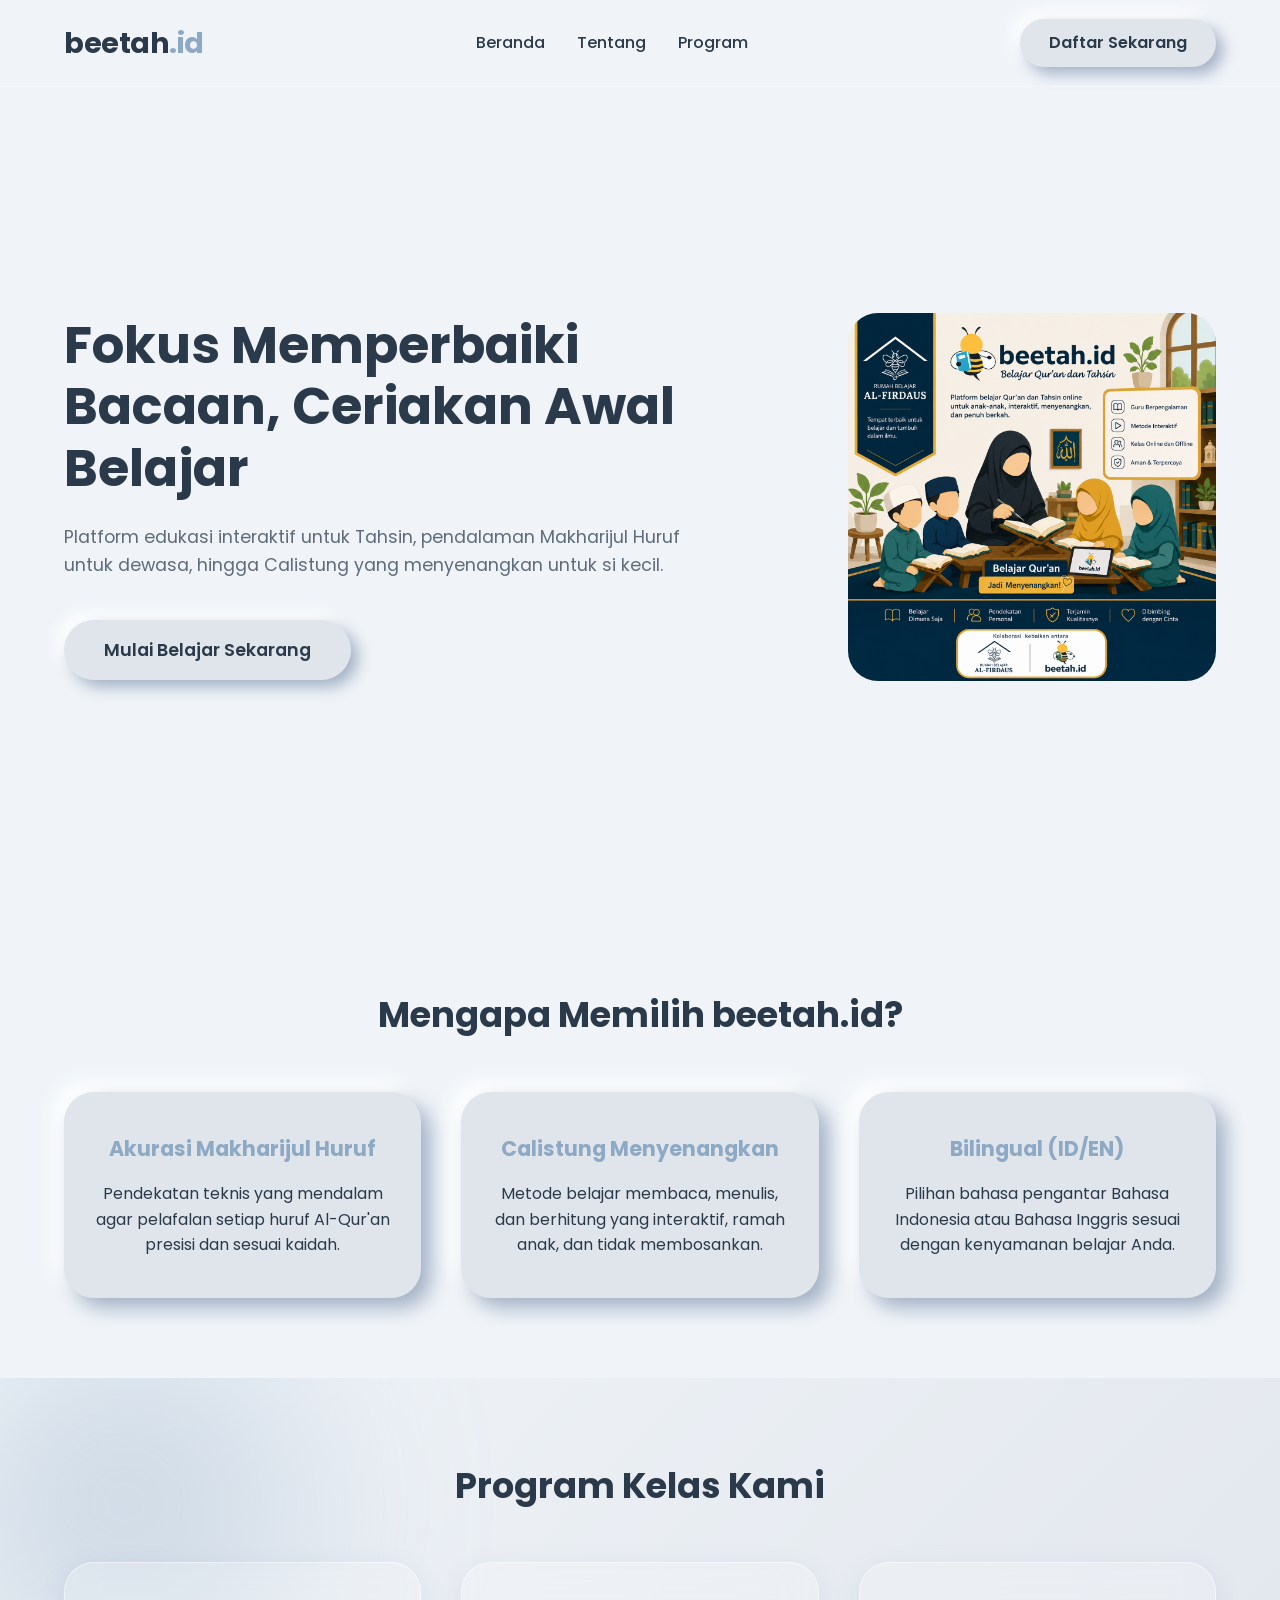
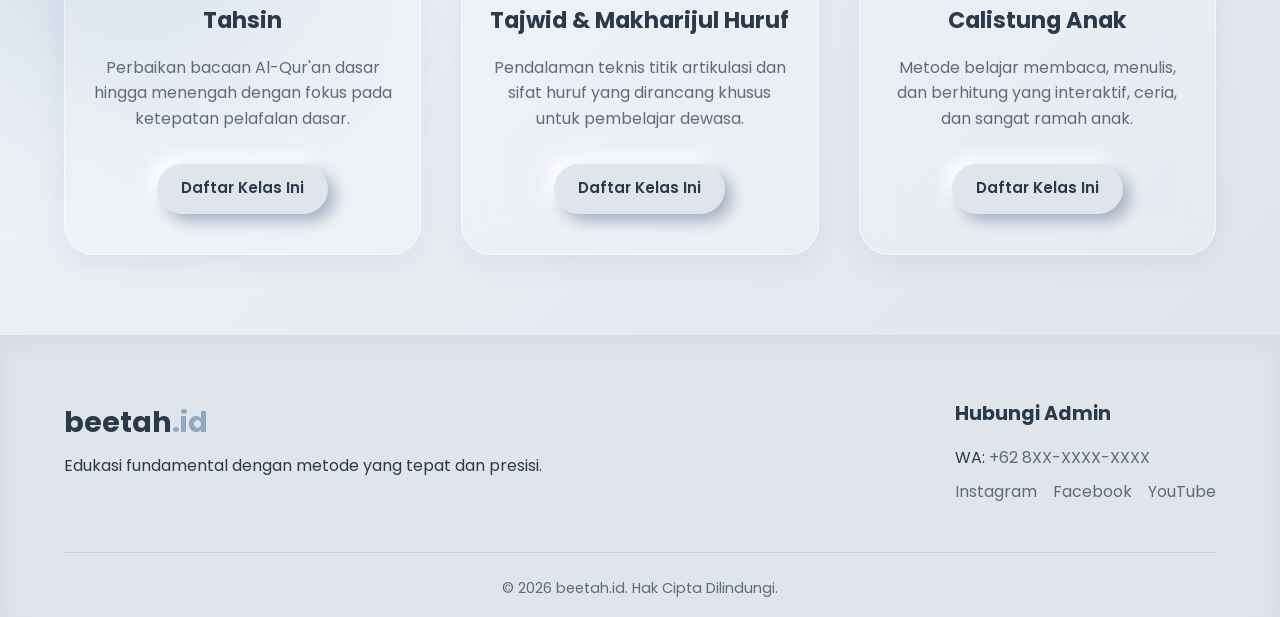
==== index.html @ 33718d5b "Add files via upload" ====
<!DOCTYPE html>
<html lang="id">
<head>
    <meta charset="UTF-8">
    <meta name="viewport" content="width=device-width, initial-scale=1.0">
    <title>beetah.id | Kelas Tahsin, Tajwid & Calistung</title>
    
    <link rel="preconnect" href="https://fonts.googleapis.com">
    <link rel="preconnect" href="https://fonts.gstatic.com" crossorigin>
    <link href="https://fonts.googleapis.com/css2?family=Poppins:wght@400;500;600;700&display=swap" rel="stylesheet">
    
    <link rel="stylesheet" href="style.css">
</head>
<body>

    <header class="navbar">
        <div class="logo">beetah<span>.id</span></div>
        <nav>
            <ul class="nav-links">
                <li><a href="#beranda">Beranda</a></li>
                <li><a href="#tentang">Tentang</a></li>
                <li><a href="#program">Program</a></li>
            </ul>
        </nav>
        <a href="daftar.html" class="btn-clay">Daftar Sekarang</a>
    </header>

    <main id="beranda">
        
        <section class="hero">
            <div class="hero-text">
                <h1>Fokus Memperbaiki Bacaan, Ceriakan Awal Belajar</h1>
                <p>Platform edukasi interaktif untuk Tahsin, pendalaman Makharijul Huruf untuk dewasa, hingga Calistung yang menyenangkan untuk si kecil.</p>
                <a href="daftar.html" class="btn-clay hero-btn">Mulai Belajar Sekarang</a>
            </div>
            
            <div class="hero-image">
                <div class="image-placeholder">
                    <img src="belajar.png" alt="Ilustrasi Edukasi beetah.id" style="width: 100%; border-radius: 30px; object-fit: cover;">
                </div>
            </div>
        </section>

        <section id="tentang" class="features">
            <h2>Mengapa Memilih beetah.id?</h2>
            <div class="feature-grid">
                <div class="feature-card clay-card">
                    <h3>Akurasi Makharijul Huruf</h3>
                    <p>Pendekatan teknis yang mendalam agar pelafalan setiap huruf Al-Qur'an presisi dan sesuai kaidah.</p>
                </div>
                <div class="feature-card clay-card">
                    <h3>Calistung Menyenangkan</h3>
                    <p>Metode belajar membaca, menulis, dan berhitung yang interaktif, ramah anak, dan tidak membosankan.</p>
                </div>
                <div class="feature-card clay-card">
                    <h3>Bilingual (ID/EN)</h3>
                    <p>Pilihan bahasa pengantar Bahasa Indonesia atau Bahasa Inggris sesuai dengan kenyamanan belajar Anda.</p>
                </div>
            </div>
        </section>

        <section id="program" class="programs">
            <div class="program-bg-decoration"></div>
            <div class="program-container">
                <h2>Program Kelas Kami</h2>
                <div class="program-grid">
                    <div class="glass-card">
                        <h3>Tahsin</h3>
                        <p>Perbaikan bacaan Al-Qur'an dasar hingga menengah dengan fokus pada ketepatan pelafalan dasar.</p>
                        <a href="daftar.html" class="btn-clay glass-btn">Daftar Kelas Ini</a>
                    </div>
                    <div class="glass-card">
                        <h3>Tajwid & Makharijul Huruf</h3>
                        <p>Pendalaman teknis titik artikulasi dan sifat huruf yang dirancang khusus untuk pembelajar dewasa.</p>
                        <a href="daftar.html" class="btn-clay glass-btn">Daftar Kelas Ini</a>
                    </div>
                    <div class="glass-card">
                        <h3>Calistung Anak</h3>
                        <p>Metode belajar membaca, menulis, dan berhitung yang interaktif, ceria, dan sangat ramah anak.</p>
                        <a href="daftar.html" class="btn-clay glass-btn">Daftar Kelas Ini</a>
                    </div>
                </div>
            </div>
        </section>

    </main>

    <footer class="footer">
        <div class="footer-content">
            <div class="footer-brand">
                <h2>beetah<span>.id</span></h2>
                <p>Edukasi fundamental dengan metode yang tepat dan presisi.</p>
            </div>
            <div class="footer-links">
                <h3>Hubungi Admin</h3>
                <p>WA: <a href="#">+62 8XX-XXXX-XXXX</a></p>
                <div class="socials">
                    <a href="#">Instagram</a>
                    <a href="#">Facebook</a>
                    <a href="#">YouTube</a>
                </div>
            </div>
        </div>
        <div class="footer-bottom">
            <p>&copy; 2026 beetah.id. Hak Cipta Dilindungi.</p>
        </div>
    </footer>

</body>
</html>
---- style.css ----
/* =========================================
   VARIABEL & RESET
   ========================================= */
:root {
    --bg-color: #f0f4f8;
    --primary-color: #8da9c4;
    --text-main: #2b3a4a;
    --text-muted: #5e6c7c;
    --clay-bg: #e0e5ec;
    --clay-shadow-light: #ffffff;
    --clay-shadow-dark: #a3b1c6;
}

* {
    margin: 0;
    padding: 0;
    box-sizing: border-box;
    font-family: 'Poppins', sans-serif;
    scroll-behavior: smooth;
}

body {
    background-color: var(--bg-color);
    color: var(--text-main);
    line-height: 1.6;
}

/* =========================================
   NAVBAR (HEADER)
   ========================================= */
.navbar {
    position: sticky;
    top: 0;
    width: 100%;
    z-index: 1000;
    display: flex;
    justify-content: space-between;
    align-items: center;
    padding: 1.2rem 5%;
    background: rgba(240, 244, 248, 0.85);
    backdrop-filter: blur(12px);
    -webkit-backdrop-filter: blur(12px);
    border-bottom: 1px solid rgba(255, 255, 255, 0.4);
}

.logo { font-size: 1.8rem; font-weight: 700; color: var(--text-main); letter-spacing: -0.5px; }
.logo span { color: var(--primary-color); }
.nav-links { list-style: none; display: flex; gap: 2rem; }
.nav-links a { text-decoration: none; color: var(--text-main); font-weight: 500; transition: color 0.3s ease; }
.nav-links a:hover { color: var(--primary-color); }

/* =========================================
   TOMBOL CLAYMORPHISM
   ========================================= */
.btn-clay {
    text-decoration: none;
    display: inline-block;
    padding: 0.7rem 1.8rem;
    border-radius: 30px;
    background-color: var(--clay-bg);
    color: var(--text-main);
    font-weight: 600;
    box-shadow: 7px 7px 15px var(--clay-shadow-dark), -7px -7px 15px var(--clay-shadow-light);
    transition: all 0.2s ease-in-out;
}
.btn-clay:active {
    box-shadow: inset 5px 5px 10px var(--clay-shadow-dark), inset -5px -5px 10px var(--clay-shadow-light);
    color: var(--primary-color);
}

/* =========================================
   HERO SECTION
   ========================================= */
.hero {
    display: flex;
    align-items: center;
    justify-content: space-between;
    padding: 2rem 5%;
    min-height: calc(100vh - 80px);
    gap: 3rem;
    width: 100%;
}
.hero-text { flex: 2; }
.hero-text h1 { font-size: 3.2rem; color: var(--text-main); line-height: 1.2; margin-bottom: 1.5rem; }
.hero-text p { font-size: 1.1rem; color: var(--text-muted); margin-bottom: 2.5rem; max-width: 90%; }
.hero-btn { font-size: 1.1rem; padding: 1rem 2.5rem; }
.hero-image { flex: 1; display: flex; justify-content: flex-end; }
.image-placeholder {
    width: 100%;
    max-width: 450px;
    aspect-ratio: 1 / 1;
    background: var(--clay-bg);
    border-radius: 40px;
    display: flex;
    align-items: center;
    justify-content: center;
    text-align: center;
    padding: 0rem;
    color: var(--primary-color);
    font-weight: 600;
    font-style: italic;
    box-shadow: inset 10px 10px 20px var(--clay-shadow-dark), inset -10px -10px 20px var(--clay-shadow-light);
}

/* =========================================
   MENGAPA MEMILIH KAMI (FITUR)
   ========================================= */
.features { padding: 5rem 5%; text-align: center; clear: both; display: block; width: 100%; }
.features h2 { font-size: 2.2rem; margin-bottom: 3rem; color: var(--text-main); }
.feature-grid { display: grid; grid-template-columns: repeat(auto-fit, minmax(280px, 1fr)); gap: 2.5rem; }
.clay-card {
    background-color: var(--clay-bg);
    padding: 2.5rem 1.5rem;
    border-radius: 30px;
    box-shadow: 10px 10px 20px var(--clay-shadow-dark), -10px -10px 20px var(--clay-shadow-light);
    transition: transform 0.3s ease;
}
.clay-card:hover { transform: translateY(-8px); }
.clay-card h3 { margin-bottom: 1rem; color: var(--primary-color); font-size: 1.3rem; }

/* =========================================
   PROGRAM SECTION (GLASSMORPHISM)
   ========================================= */
.programs {
    position: relative;
    padding: 5rem 5%;
    text-align: center;
    background: linear-gradient(135deg, var(--bg-color) 0%, #e0e5ec 100%);
    overflow: hidden;
    clear: both;
    display: block;
    width: 100%;
}
.program-bg-decoration {
    position: absolute;
    top: -50px;
    left: -50px;
    width: 350px;
    height: 350px;
    background: var(--primary-color);
    border-radius: 50%;
    filter: blur(100px);
    opacity: 0.35;
    z-index: 0;
}
.program-container { position: relative; z-index: 1; }
.programs h2 { font-size: 2.2rem; margin-bottom: 3rem; color: var(--text-main); }
.program-grid { display: grid; grid-template-columns: repeat(auto-fit, minmax(280px, 1fr)); gap: 2.5rem; }
.glass-card {
    background: rgba(255, 255, 255, 0.2);
    backdrop-filter: blur(16px);
    -webkit-backdrop-filter: blur(16px);
    border: 1px solid rgba(255, 255, 255, 0.5);
    border-radius: 30px;
    padding: 2.5rem 1.5rem;
    box-shadow: 0 8px 32px 0 rgba(31, 38, 135, 0.07);
    transition: transform 0.3s ease, background 0.3s ease;
}
.glass-card:hover { transform: translateY(-8px); background: rgba(255, 255, 255, 0.3); }
.glass-card h3 { color: var(--text-main); font-size: 1.4rem; margin-bottom: 1rem; }
.glass-card p { color: var(--text-muted); margin-bottom: 2rem; }
.glass-btn { font-size: 0.95rem; padding: 0.8rem 1.5rem; }

/* =========================================
   FOOTER
   ========================================= */
.footer {
    width: 100%;
    display: block;
    clear: both;
    background-color: var(--clay-bg);
    padding: 4rem 5% 1rem;
    color: var(--text-main);
    box-shadow: inset 0px 10px 20px rgba(163, 177, 198, 0.2);
}
.footer-content { display: flex; flex-wrap: wrap; justify-content: space-between; gap: 2rem; margin-bottom: 3rem; }
.footer-brand h2 { font-size: 1.8rem; font-weight: 700; margin-bottom: 0.5rem; }
.footer-brand span { color: var(--primary-color); }
.footer-links h3 { font-size: 1.2rem; margin-bottom: 1rem; color: var(--text-main); }
.footer-links a { color: var(--text-muted); text-decoration: none; transition: color 0.3s ease; }
.footer-links a:hover { color: var(--primary-color); }
.socials { margin-top: 0.5rem; display: flex; gap: 1rem; }
.footer-bottom { text-align: center; padding-top: 1.5rem; border-top: 1px solid rgba(163, 177, 198, 0.4); font-size: 0.9rem; color: var(--text-muted); }

/* =========================================
   RESPONSIVE DESIGN (TABLET & MOBILE)
   ========================================= */
@media (max-width: 900px) {
    .hero { flex-direction: column-reverse; justify-content: center; padding-top: 3rem; min-height: auto; }
    .hero-text, .hero-image { flex: none; width: 100%; }
    .hero-image { justify-content: center; }
    .hero-text { text-align: center; }
    .hero-text h1 { font-size: 2.4rem; }
    .nav-links { display: none; }
    .feature-grid, .program-grid { gap: 1.5rem; }
}
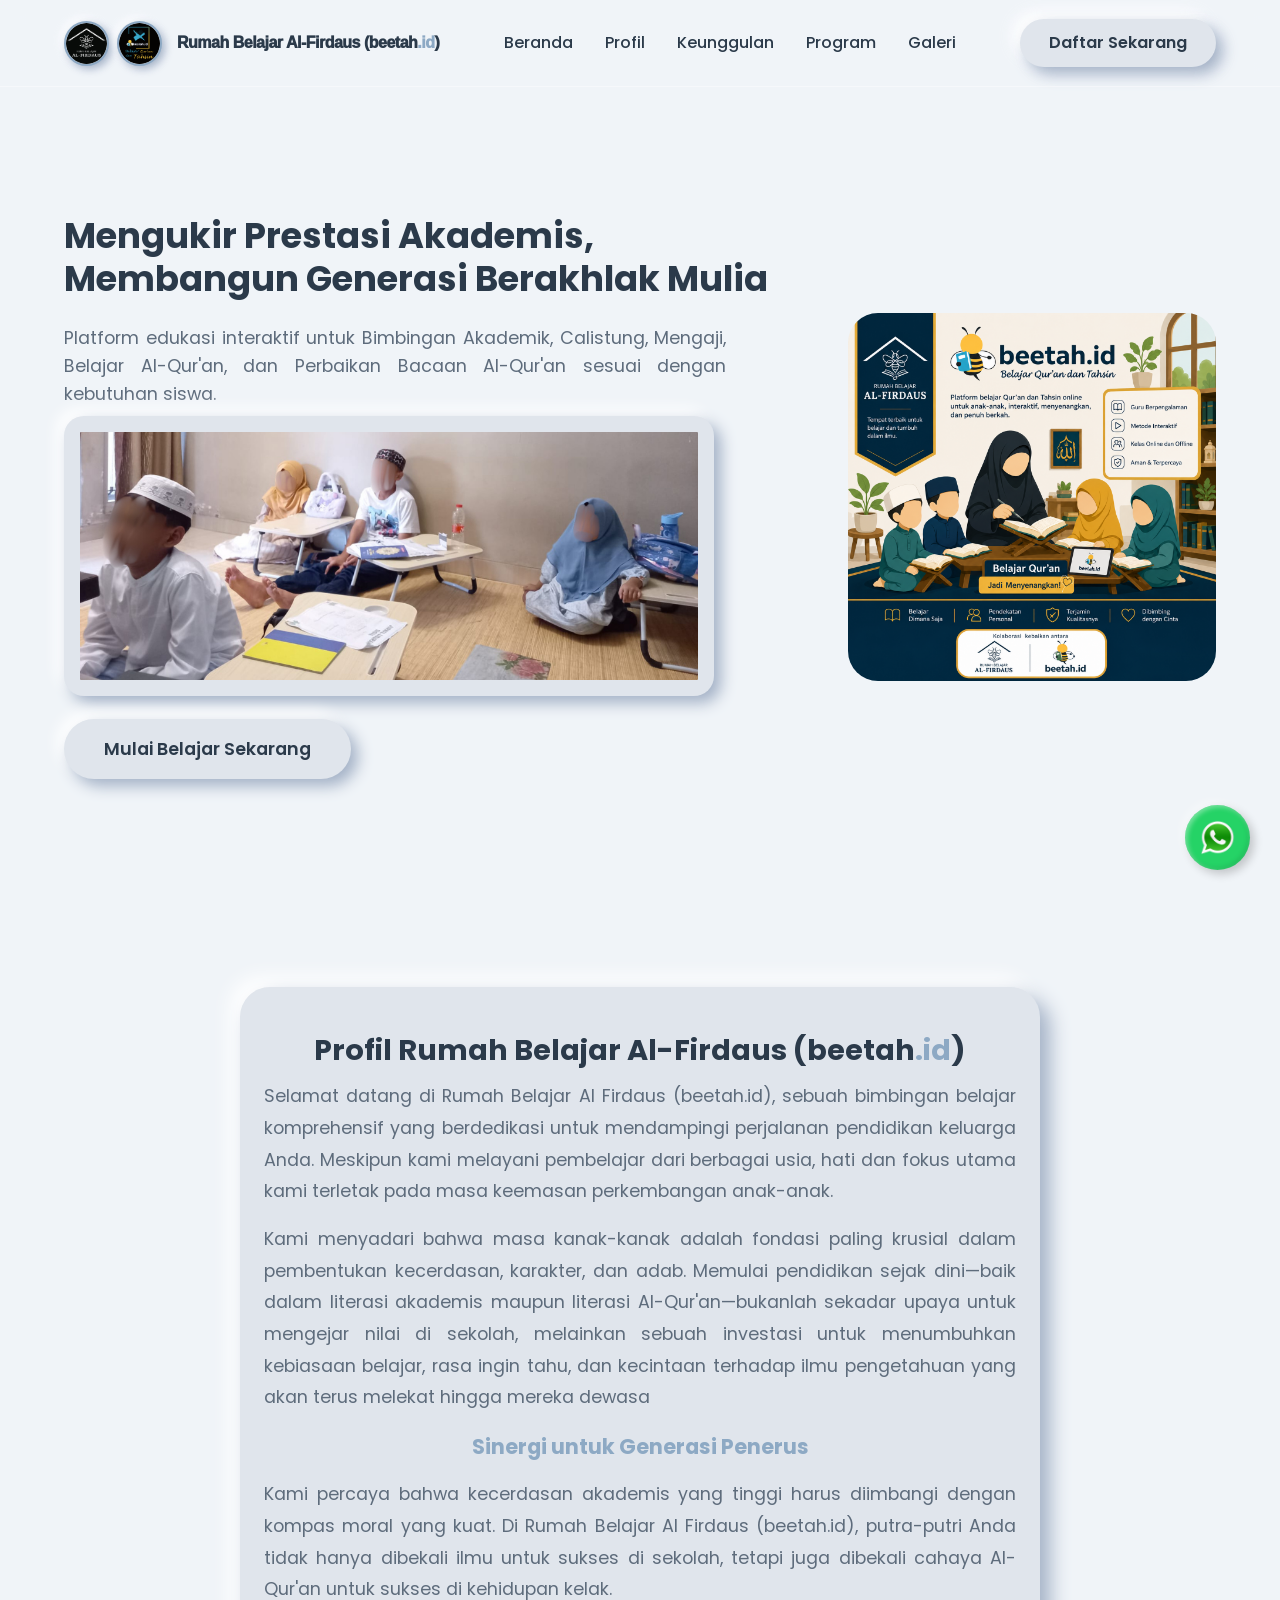
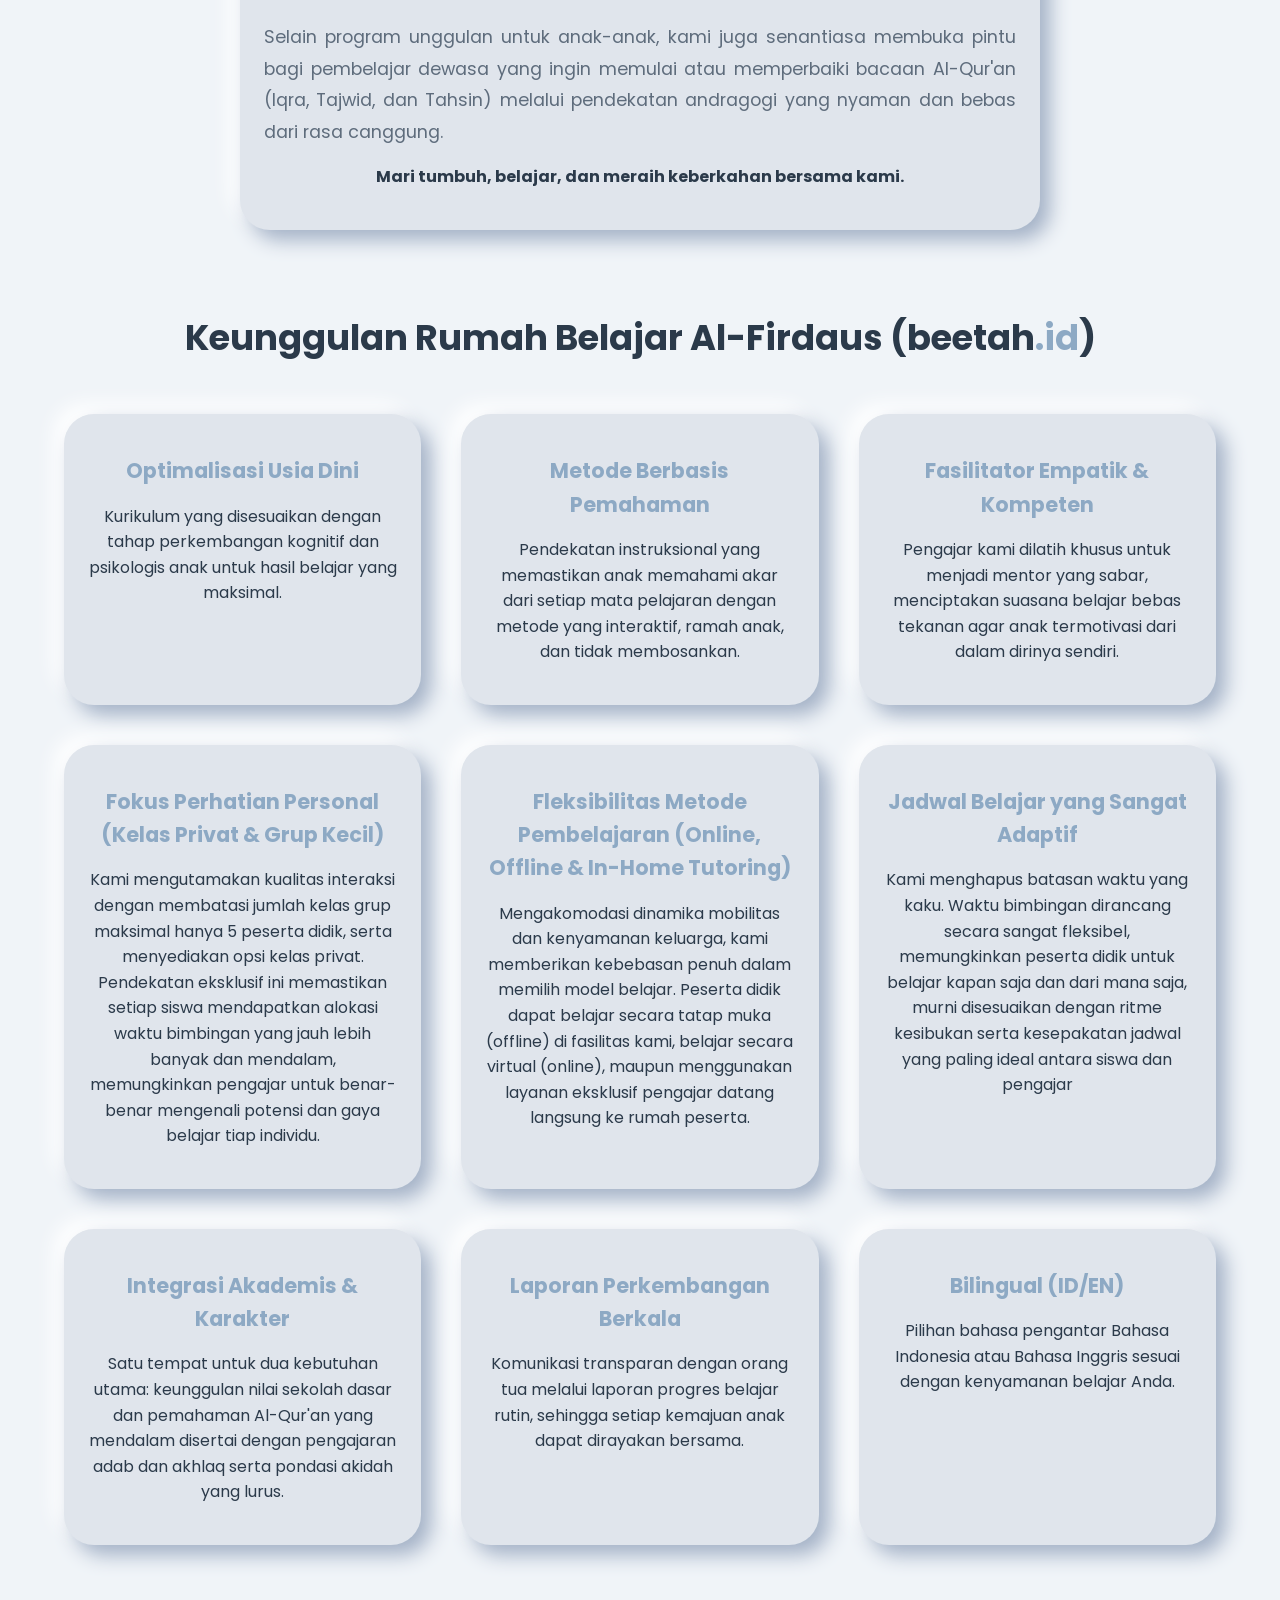
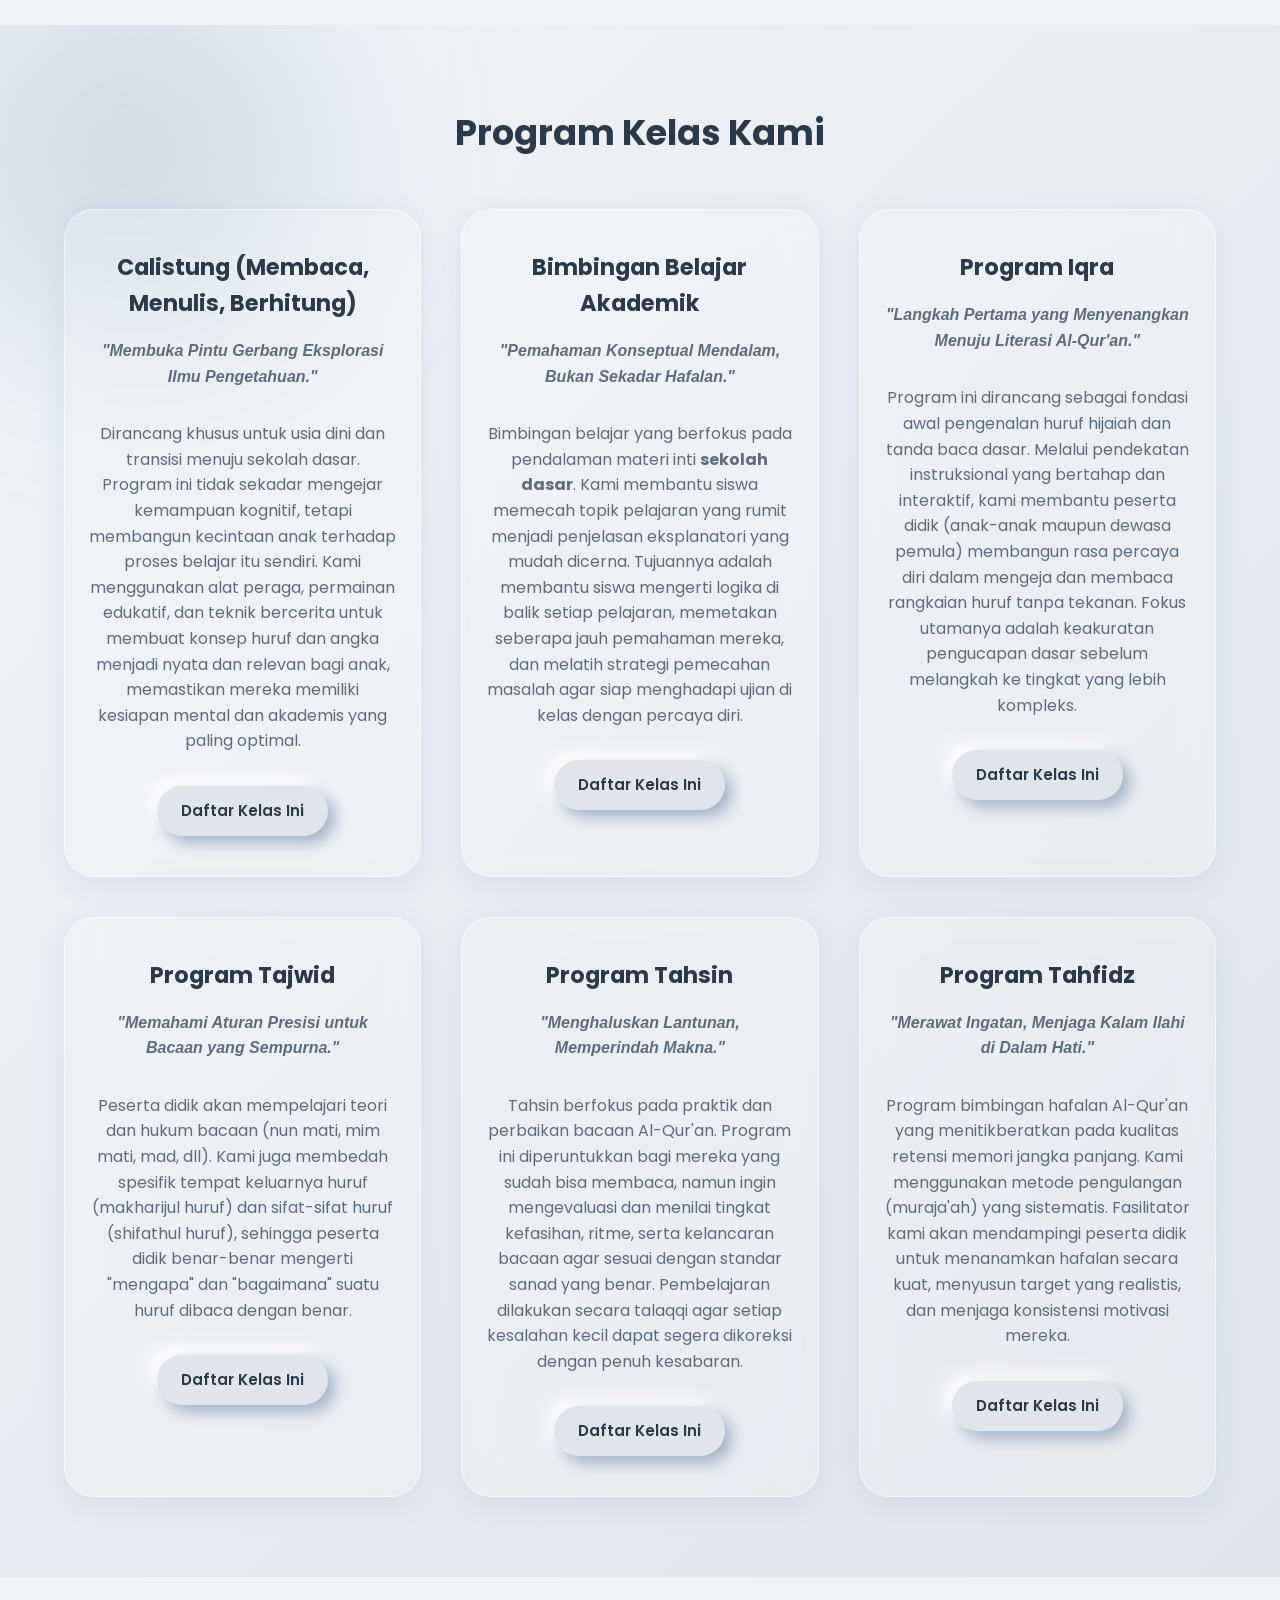
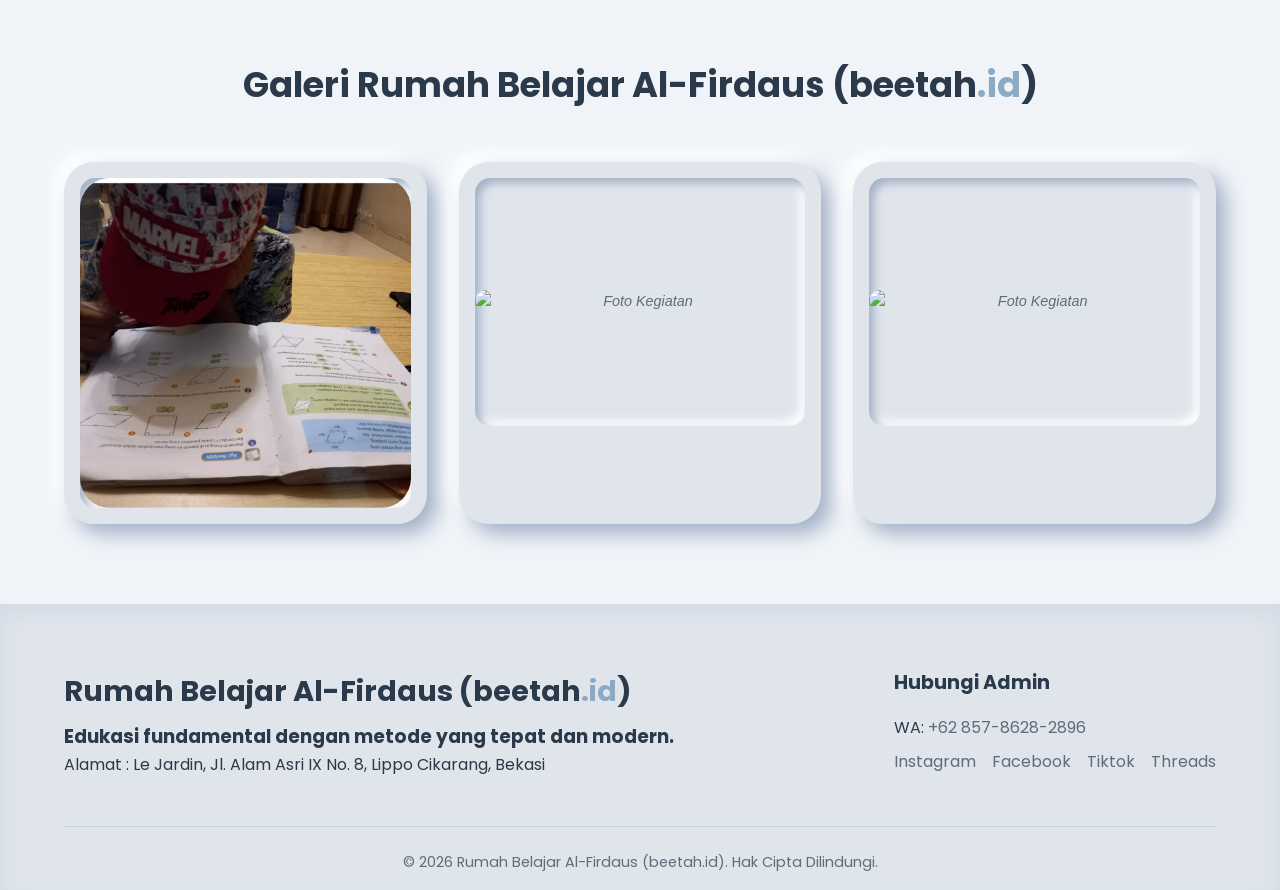
==== commit 55040aa8: "Add files via upload" ====
--- a/index.html
+++ b/index.html
@@ -14,12 +14,27 @@
 <body>
 
     <header class="navbar">
-        <div class="logo">beetah<span>.id</span></div>
+        <!-- <div class="logo">RBA (beetah<span>.id</span>)</div> -->
+         <div class="logo">
+            <!-- Tempat untuk 2 Logo Bulat -->
+            <div class="logo-images">
+                <!-- Ganti src dengan nama file logo Rumah Belajar Al Firdaus -->
+                <img src="logo-alfirdaus.png" alt="Rumah Belajar Al Firdaus" class="circle-logo">
+                
+                <!-- Ganti src dengan nama file logo beetah.id -->
+                <img src="logo-beetah.png" alt="Logo beetah.id" class="circle-logo">
+            </div>
+            
+            <!-- Teks Logo -->
+            <div class="logo-text">Rumah Belajar Al-Firdaus (beetah<span>.id</span>)</div>
+        </div>
         <nav>
             <ul class="nav-links">
                 <li><a href="#beranda">Beranda</a></li>
-                <li><a href="#tentang">Tentang</a></li>
+                <li><a href="#profil">Profil</a></li>
+                <li><a href="#keunggulan">Keunggulan</a></li>
                 <li><a href="#program">Program</a></li>
+                <li><a href="#galeri">Galeri</a></li>
             </ul>
         </nav>
         <a href="daftar.html" class="btn-clay">Daftar Sekarang</a>
@@ -29,8 +44,14 @@
         
         <section class="hero">
             <div class="hero-text">
-                <h1>Fokus Memperbaiki Bacaan, Ceriakan Awal Belajar</h1>
-                <p>Platform edukasi interaktif untuk Tahsin, pendalaman Makharijul Huruf untuk dewasa, hingga Calistung yang menyenangkan untuk si kecil.</p>
+                <h1>Mengukir Prestasi Akademis, Membangun Generasi Berakhlak Mulia</h1>
+                <p>Platform edukasi interaktif untuk Bimbingan Akademik, Calistung, Mengaji, Belajar Al-Qur'an, dan Perbaikan Bacaan Al-Qur'an sesuai dengan kebutuhan siswa.</p>
+                <a href="#galeri" class="hero-gallery-link">
+                    <div class="hero-gallery-thumbnail">
+                        <img src="BelajarBersama.png" alt="Cuplikan Galeri beetah.id">
+                    </div>
+                </a>
+                <br>
                 <a href="daftar.html" class="btn-clay hero-btn">Mulai Belajar Sekarang</a>
             </div>
             
@@ -41,70 +62,176 @@
             </div>
         </section>
 
-        <section id="tentang" class="features">
-            <h2>Mengapa Memilih beetah.id?</h2>
+        <section id="profil" class="profil-section">
+            <div class="profil-container clay-card">
+                <h2>Profil Rumah Belajar Al-Firdaus (beetah<span>.id</span>)</h2>
+                <p>Selamat datang di Rumah Belajar Al Firdaus (beetah.id), sebuah bimbingan belajar komprehensif yang berdedikasi untuk mendampingi perjalanan pendidikan keluarga Anda. Meskipun kami melayani pembelajar dari berbagai usia, hati dan fokus utama kami terletak pada masa keemasan perkembangan anak-anak.</p>
+                <p>Kami menyadari bahwa masa kanak-kanak adalah fondasi paling krusial dalam pembentukan kecerdasan, karakter, dan adab. Memulai pendidikan sejak dini—baik dalam literasi akademis maupun literasi Al-Qur'an—bukanlah sekadar upaya untuk mengejar nilai di sekolah, melainkan sebuah investasi untuk menumbuhkan kebiasaan belajar, rasa ingin tahu, dan kecintaan terhadap ilmu pengetahuan yang akan terus melekat hingga mereka dewasa</p>
+                <h3>Sinergi untuk Generasi Penerus</h3>
+                <p>Kami percaya bahwa kecerdasan akademis yang tinggi harus diimbangi dengan kompas moral yang kuat. Di Rumah Belajar Al Firdaus (beetah.id), putra-putri Anda tidak hanya dibekali ilmu untuk sukses di sekolah, tetapi juga dibekali cahaya Al-Qur'an untuk sukses di kehidupan kelak.</p>
+                <p>Selain program unggulan untuk anak-anak, kami juga senantiasa membuka pintu bagi pembelajar dewasa yang ingin memulai atau memperbaiki bacaan Al-Qur'an (Iqra, Tajwid, dan Tahsin) melalui pendekatan andragogi yang nyaman dan bebas dari rasa canggung.</p>
+                <h4>Mari tumbuh, belajar, dan meraih keberkahan bersama kami.</h4>
+            </div>
+        </section>
+
+        <section id="keunggulan" class="features">
+            <h2>Keunggulan Rumah Belajar Al-Firdaus (beetah<span>.id</span>)</h2>
             <div class="feature-grid">
-                <div class="feature-card clay-card">
-                    <h3>Akurasi Makharijul Huruf</h3>
-                    <p>Pendekatan teknis yang mendalam agar pelafalan setiap huruf Al-Qur'an presisi dan sesuai kaidah.</p>
-                </div>
-                <div class="feature-card clay-card">
-                    <h3>Calistung Menyenangkan</h3>
-                    <p>Metode belajar membaca, menulis, dan berhitung yang interaktif, ramah anak, dan tidak membosankan.</p>
-                </div>
+                
+                <div class="feature-card clay-card">
+                    <h3>Optimalisasi Usia Dini</h3>
+                    <p>Kurikulum yang disesuaikan dengan tahap perkembangan kognitif dan psikologis anak untuk hasil belajar yang maksimal.</p>
+                </div>
+                
+                <div class="feature-card clay-card">
+                    <h3>Metode Berbasis Pemahaman</h3>
+                    <p>Pendekatan instruksional yang memastikan anak memahami akar dari setiap mata pelajaran dengan metode yang interaktif, ramah anak, dan tidak membosankan.</p>
+                </div>
+                
+                <div class="feature-card clay-card">
+                    <h3>Fasilitator Empatik & Kompeten</h3>
+                    <p>Pengajar kami dilatih khusus untuk menjadi mentor yang sabar, menciptakan suasana belajar bebas tekanan agar anak termotivasi dari dalam dirinya sendiri.</p>
+                </div>
+
+                <div class="feature-card clay-card">
+                    <h3>Fokus Perhatian Personal (Kelas Privat & Grup Kecil)</h3>
+                    <p>Kami mengutamakan kualitas interaksi dengan membatasi jumlah kelas grup maksimal hanya 5 peserta didik, serta menyediakan opsi kelas privat. Pendekatan eksklusif ini memastikan setiap siswa mendapatkan alokasi waktu bimbingan yang jauh lebih banyak dan mendalam, memungkinkan pengajar untuk benar-benar mengenali potensi dan gaya belajar tiap individu.</p>
+                </div>
+
+                <div class="feature-card clay-card">
+                    <h3>Fleksibilitas Metode Pembelajaran (Online, Offline & In-Home Tutoring)</h3>
+                    <p>Mengakomodasi dinamika mobilitas dan kenyamanan keluarga, kami memberikan kebebasan penuh dalam memilih model belajar. Peserta didik dapat belajar secara tatap muka (offline) di fasilitas kami, belajar secara virtual (online), maupun menggunakan layanan eksklusif pengajar datang langsung ke rumah peserta.</p>
+                </div>
+
+                <div class="feature-card clay-card">
+                    <h3>Jadwal Belajar yang Sangat Adaptif</h3>
+                    <p>Kami menghapus batasan waktu yang kaku. Waktu bimbingan dirancang secara sangat fleksibel, memungkinkan peserta didik untuk belajar kapan saja dan dari mana saja, murni disesuaikan dengan ritme kesibukan serta kesepakatan jadwal yang paling ideal antara siswa dan pengajar</p>
+                </div>
+
+                <div class="feature-card clay-card">
+                    <h3>Integrasi Akademis & Karakter</h3>
+                    <p>Satu tempat untuk dua kebutuhan utama: keunggulan nilai sekolah dasar dan pemahaman Al-Qur'an yang mendalam disertai dengan pengajaran adab dan akhlaq serta pondasi akidah yang lurus.</p>
+                </div>
+
+                <div class="feature-card clay-card">
+                    <h3>Laporan Perkembangan Berkala</h3>
+                    <p>Komunikasi transparan dengan orang tua melalui laporan progres belajar rutin, sehingga setiap kemajuan anak dapat dirayakan bersama.</p>
+                </div>
+                
                 <div class="feature-card clay-card">
                     <h3>Bilingual (ID/EN)</h3>
                     <p>Pilihan bahasa pengantar Bahasa Indonesia atau Bahasa Inggris sesuai dengan kenyamanan belajar Anda.</p>
                 </div>
+
             </div>
         </section>
 
         <section id="program" class="programs">
             <div class="program-bg-decoration"></div>
+            
             <div class="program-container">
                 <h2>Program Kelas Kami</h2>
                 <div class="program-grid">
-                    <div class="glass-card">
-                        <h3>Tahsin</h3>
-                        <p>Perbaikan bacaan Al-Qur'an dasar hingga menengah dengan fokus pada ketepatan pelafalan dasar.</p>
-                        <a href="daftar.html" class="btn-clay glass-btn">Daftar Kelas Ini</a>
-                    </div>
-                    <div class="glass-card">
-                        <h3>Tajwid & Makharijul Huruf</h3>
-                        <p>Pendalaman teknis titik artikulasi dan sifat huruf yang dirancang khusus untuk pembelajar dewasa.</p>
-                        <a href="daftar.html" class="btn-clay glass-btn">Daftar Kelas Ini</a>
-                    </div>
-                    <div class="glass-card">
-                        <h3>Calistung Anak</h3>
-                        <p>Metode belajar membaca, menulis, dan berhitung yang interaktif, ceria, dan sangat ramah anak.</p>
-                        <a href="daftar.html" class="btn-clay glass-btn">Daftar Kelas Ini</a>
-                    </div>
-                </div>
-            </div>
-        </section>
-
+                    
+                    <div class="glass-card">
+                        <h3>Calistung (Membaca, Menulis, Berhitung)</h3>
+                        <p><strong><em>"Membuka Pintu Gerbang Eksplorasi Ilmu Pengetahuan."</em></strong></p>
+                        <p>Dirancang khusus untuk usia dini dan transisi menuju sekolah dasar. Program ini tidak sekadar mengejar kemampuan kognitif, tetapi membangun kecintaan anak terhadap proses belajar itu sendiri. Kami menggunakan alat peraga, permainan edukatif, dan teknik bercerita untuk membuat konsep huruf dan angka menjadi nyata dan relevan bagi anak, memastikan mereka memiliki kesiapan mental dan akademis yang paling optimal.</p>
+                        <a href="daftar.html" class="btn-clay glass-btn">Daftar Kelas Ini</a>
+                    </div>
+                    
+                    <div class="glass-card">
+                        <h3>Bimbingan Belajar Akademik</h3>
+                        <p><strong><em>"Pemahaman Konseptual Mendalam, Bukan Sekadar Hafalan."</em></strong></p>
+                        <p>Bimbingan belajar yang berfokus pada pendalaman materi inti <b>sekolah dasar</b>. Kami membantu siswa memecah topik pelajaran yang rumit menjadi penjelasan eksplanatori yang mudah dicerna. Tujuannya adalah membantu siswa mengerti logika di balik setiap pelajaran, memetakan seberapa jauh pemahaman mereka, dan melatih strategi pemecahan masalah agar siap menghadapi ujian di kelas dengan percaya diri.</p>
+                        <a href="daftar.html" class="btn-clay glass-btn">Daftar Kelas Ini</a>
+                    </div>
+                    
+                    <div class="glass-card">
+                        <h3>Program Iqra</h3>
+                        <p><strong><em>"Langkah Pertama yang Menyenangkan Menuju Literasi Al-Qur'an."</em></strong></p>
+                        <p>Program ini dirancang sebagai fondasi awal pengenalan huruf hijaiah dan tanda baca dasar. Melalui pendekatan instruksional yang bertahap dan interaktif, kami membantu peserta didik (anak-anak maupun dewasa pemula) membangun rasa percaya diri dalam mengeja dan membaca rangkaian huruf tanpa tekanan. Fokus utamanya adalah keakuratan pengucapan dasar sebelum melangkah ke tingkat yang lebih kompleks.</p>
+                        <a href="daftar.html" class="btn-clay glass-btn">Daftar Kelas Ini</a>
+                    </div>
+
+                    <div class="glass-card">
+                        <h3>Program Tajwid</h3>
+                        <p><strong><em>"Memahami Aturan Presisi untuk Bacaan yang Sempurna."</em></strong></p>
+                        <p>Peserta didik akan mempelajari teori dan hukum bacaan (nun mati, mim mati, mad, dll). Kami juga membedah spesifik tempat keluarnya huruf (makharijul huruf) dan sifat-sifat huruf (shifathul huruf), sehingga peserta didik benar-benar mengerti "mengapa" dan "bagaimana" suatu huruf dibaca dengan benar.</p>
+                        <a href="daftar.html" class="btn-clay glass-btn">Daftar Kelas Ini</a>
+                    </div>
+
+                    <div class="glass-card">
+                        <h3>Program Tahsin</h3>
+                        <p><strong><em>"Menghaluskan Lantunan, Memperindah Makna."</em></strong></p>
+                        <p>Tahsin berfokus pada praktik dan perbaikan bacaan Al-Qur'an. Program ini diperuntukkan bagi mereka yang sudah bisa membaca, namun ingin mengevaluasi dan menilai tingkat kefasihan, ritme, serta kelancaran bacaan agar sesuai dengan standar sanad yang benar. Pembelajaran dilakukan secara talaqqi agar setiap kesalahan kecil dapat segera dikoreksi dengan penuh kesabaran.</p>
+                        <a href="daftar.html" class="btn-clay glass-btn">Daftar Kelas Ini</a>
+                    </div>
+
+                    <div class="glass-card">
+                        <h3>Program Tahfidz</h3>
+                        <p><strong><em>"Merawat Ingatan, Menjaga Kalam Ilahi di Dalam Hati."</em></strong></p>
+                        <p>Program bimbingan hafalan Al-Qur'an yang menitikberatkan pada kualitas retensi memori jangka panjang. Kami menggunakan metode pengulangan (muraja'ah) yang sistematis. Fasilitator kami akan mendampingi peserta didik untuk menanamkan hafalan secara kuat, menyusun target yang realistis, dan menjaga konsistensi motivasi mereka.</p>
+                        <a href="daftar.html" class="btn-clay glass-btn">Daftar Kelas Ini</a>
+                    </div>
+
+                </div>
+            </div>
+        </section>
+
+        <section id="galeri" class="gallery-section">
+            <h2>Galeri Rumah Belajar Al-Firdaus (beetah<span>.id</span>)</h2>
+            <div class="gallery-grid">
+                
+                <div class="gallery-item clay-card">
+                    <div class="gallery-img-placeholder">
+                        <img src="galery1.png" alt="Foto Kegiatan" style="width: 100%; border-radius: 30px; object-fit: cover;">
+                    </div>
+                </div>
+                
+                <div class="gallery-item clay-card">
+                    <div class="gallery-img-placeholder">
+                        <img src="galery2.png" alt="Foto Kegiatan" style="width: 100%; border-radius: 30px; object-fit: cover;">
+                    </div>
+                </div>
+                
+                <div class="gallery-item clay-card">
+                    <div class="gallery-img-placeholder">
+                        <img src="galery3.png" alt="Foto Kegiatan" style="width: 100%; border-radius: 30px; object-fit: cover;">
+                    </div>
+                </div>
+            </div>
+        </section>
     </main>
 
     <footer class="footer">
         <div class="footer-content">
             <div class="footer-brand">
-                <h2>beetah<span>.id</span></h2>
-                <p>Edukasi fundamental dengan metode yang tepat dan presisi.</p>
+                <h2>Rumah Belajar Al-Firdaus (beetah<span>.id</span>)</h2>
+                <h3>Edukasi fundamental dengan metode yang tepat dan modern.</h3>
+                <p>Alamat : Le Jardin, Jl. Alam Asri IX No. 8, Lippo Cikarang, Bekasi</p>
             </div>
             <div class="footer-links">
                 <h3>Hubungi Admin</h3>
-                <p>WA: <a href="#">+62 8XX-XXXX-XXXX</a></p>
+                <p>WA: <a href="https://wa.me/6285786282896" target="_blank" rel="noopener noreferrer">+62 857-8628-2896</a></p>
                 <div class="socials">
-                    <a href="#">Instagram</a>
-                    <a href="#">Facebook</a>
-                    <a href="#">YouTube</a>
+                    <a href="https://www.instagram.com/beetah.id/" target="_blank">Instagram</a>
+                    <a href="https://www.facebook.com/beetah.id/" target="_blank">Facebook</a>
+                    <a href="https://www.tiktok.com/@beetah.id/" target="_blank">Tiktok</a>
+                    <a href="https://www.threads.com/@beetah.id/" target="_blank">Threads</a>
                 </div>
             </div>
         </div>
         <div class="footer-bottom">
-            <p>&copy; 2026 beetah.id. Hak Cipta Dilindungi.</p>
+            <p>&copy; 2026 Rumah Belajar Al-Firdaus (beetah.id). Hak Cipta Dilindungi.</p>
         </div>
     </footer>
+<!-- ================= FLOATING WHATSAPP BUTTON ================= -->
+    <!-- Ganti 6281234567890 dengan nomor WA Admin (gunakan 62 tanpa angka 0 di depan) -->
+    <a href="https://wa.me/6285786282896?text=Halo%20Admin%20Rumah%20Belajar%20Al-Firdaus,%20saya%20ingin%20bertanya%20informasi%20kelas..." class="floating-wa" target="_blank" rel="noopener noreferrer">
+        <!-- Anda bisa menggunakan gambar ikon WA PNG atau file SVG -->
+        <img src="ikon-wa.png" alt="Chat WhatsApp" class="wa-icon">
+    </a>
 
 </body>
 </html>
--- a/style.css
+++ b/style.css
@@ -43,7 +43,49 @@
     border-bottom: 1px solid rgba(255, 255, 255, 0.4);
 }
 
-.logo { font-size: 1.8rem; font-weight: 700; color: var(--text-main); letter-spacing: -0.5px; }
+/* =========================================
+   PENGATURAN LOGO (HEADER)
+   ========================================= */
+.logo {
+    display: flex;
+    align-items: center;
+    gap: 15px; /* Jarak antara grup gambar logo dan teks tulisan */
+    text-decoration: none;
+}
+
+.logo-images {
+    display: flex;
+    align-items: center;
+    gap: 8px; /* Jarak antara logo Al Firdaus dan logo beetah.id */
+}
+
+/* Pengaturan Gambar Logo Bulat */
+.circle-logo {
+    width: 45px; /* Lebar logo - silakan sesuaikan jika kurang besar/kecil */
+    height: 45px; /* Tinggi logo - pastikan sama dengan lebar agar bulat sempurna */
+    border-radius: 50%; /* Membuat gambar menjadi bulat */
+    object-fit: cover; /* Memastikan gambar tidak gepeng */
+    background-color: var(--clay-bg); /* Latar belakang berjaga-jaga jika logo transparan */
+    
+    /* Sentuhan efek Claymorphism tipis pada logo */
+    box-shadow: 
+        3px 3px 8px var(--clay-shadow-dark), 
+        -3px -3px 8px var(--clay-shadow-light);
+    border: 2px solid var(--primary-color); /* Opsional: Garis tepi warna utama agar lebih tegas */
+}
+
+/* Pengaturan Teks Logo */
+.logo-text {
+    font-size: 1rem;
+    font-weight: 1000;
+    color: var(--text-main);
+    letter-spacing: -0.5px;
+}
+
+.logo-text span {
+    color: var(--primary-color);
+}
+/* .logo { font-size: 1.8rem; font-weight: 700; color: var(--text-main); letter-spacing: -0.5px; } */
 .logo span { color: var(--primary-color); }
 .nav-links { list-style: none; display: flex; gap: 2rem; }
 .nav-links a { text-decoration: none; color: var(--text-main); font-weight: 500; transition: color 0.3s ease; }
@@ -81,8 +123,8 @@
     width: 100%;
 }
 .hero-text { flex: 2; }
-.hero-text h1 { font-size: 3.2rem; color: var(--text-main); line-height: 1.2; margin-bottom: 1.5rem; }
-.hero-text p { font-size: 1.1rem; color: var(--text-muted); margin-bottom: 2.5rem; max-width: 90%; }
+.hero-text h1 { font-size: 2.2rem; color: var(--text-main); line-height: 1.2; margin-bottom: 1.5rem; }
+.hero-text p { font-size: 1.1rem; color: var(--text-muted); margin-bottom: 0.5rem; max-width: 90%; text-align: justify;}
 .hero-btn { font-size: 1.1rem; padding: 1rem 2.5rem; }
 .hero-image { flex: 1; display: flex; justify-content: flex-end; }
 .image-placeholder {
@@ -102,6 +144,44 @@
     box-shadow: inset 10px 10px 20px var(--clay-shadow-dark), inset -10px -10px 20px var(--clay-shadow-light);
 }
 
+/* =========================================
+   PROFIL SECTION
+   ========================================= */
+.profil-section {
+    padding: 5rem 5% 0; /* Padding bawah 0 agar jarak ke section berikutnya pas */
+    text-align: center;
+    clear: both;
+    display: block;
+    width: 100%;
+}
+
+.profil-container {
+    max-width: 800px; /* Membatasi lebar teks agar lebih nyaman dibaca */
+    margin: 0 auto; /* Membuat kotak profil otomatis berada di tengah layar */
+    padding: 3rem 2rem;
+}
+
+.profil-container h2 {
+    font-size: 1.8rem;
+    margin-bottom: 0.5rem;
+    color: var(--text-main);
+}
+
+.profil-container h2 span {
+    color: var(--primary-color);
+}
+
+.profil-container p {
+    font-size: 1.1rem;
+    color: var(--text-muted);
+    margin-bottom: 1rem;
+    line-height: 1.8;
+    text-align: justify;
+}
+
+#keunggulan h2 span {
+    color: var(--primary-color);
+}
 /* =========================================
    MENGAPA MEMILIH KAMI (FITUR)
    ========================================= */
@@ -162,6 +242,96 @@
 .glass-btn { font-size: 0.95rem; padding: 0.8rem 1.5rem; }
 
 /* =========================================
+   GAMBAR THUMBNAIL MENUJU GALERI (HERO SECTION)
+   ========================================= */
+.hero-gallery-link {
+    display: inline-block;
+    margin-bottom: 1rem; /* Jarak antara gambar dan tombol Daftar */
+    text-decoration: none;
+    width: 100%;
+    max-width: 650px; /* Membatasi ukuran gambar agar tidak terlalu besar di Hero */
+}
+
+.hero-gallery-thumbnail {
+    background-color: var(--clay-bg);
+    padding: 1rem;
+    border-radius: 20px;
+    text-align: center;
+    color: var(--primary-color);
+    font-weight: 600;
+    font-size: 0.9rem;
+    /* Efek Claymorphism luar */
+    box-shadow: 
+        7px 7px 15px var(--clay-shadow-dark), 
+        -7px -7px 15px var(--clay-shadow-light);
+    transition: transform 0.3s ease, box-shadow 0.3s ease;
+}
+
+.hero-gallery-thumbnail:hover {
+    transform: translateY(-5px); /* Melayang saat disorot */
+    box-shadow: 
+        10px 10px 20px var(--clay-shadow-dark), 
+        -10px -10px 20px var(--clay-shadow-light);
+}
+
+/* Jika Anda memasukkan tag <img> di dalam hero-gallery-thumbnail, ini CSS-nya: */
+.hero-gallery-thumbnail img {
+    width: 100%;
+    border-radius: 1px;
+    display: block;
+}
+
+/* =========================================
+   GALERI SECTION
+   ========================================= */
+.gallery-section {
+    padding: 5rem 5%;
+    text-align: center;
+    clear: both;
+    display: block;
+    width: 100%;
+}
+
+.gallery-section h2 {
+    font-size: 2.2rem;
+    margin-bottom: 3rem;
+    color: var(--text-main);
+}
+
+.gallery-section h2 span {
+    color: var(--primary-color);
+}
+
+.gallery-grid {
+    display: grid;
+    grid-template-columns: repeat(auto-fit, minmax(250px, 1fr));
+    gap: 2rem;
+}
+
+.gallery-item {
+    padding: 1rem; /* Memberikan efek bingkai di sekitar gambar */
+}
+
+/* Area Cekung Tempat Gambar Utama Galeri */
+.gallery-img-placeholder {
+    width: 100%;
+    aspect-ratio: 4 / 3; /* Format landscape standar */
+    background: var(--clay-bg);
+    border-radius: 15px;
+    display: flex;
+    align-items: center;
+    justify-content: center;
+    text-align: center;
+    color: var(--text-muted);
+    font-size: 0.9rem;
+    font-style: italic;
+    /* Efek Cekung (Inner Shadow) */
+    box-shadow: 
+        inset 5px 5px 10px var(--clay-shadow-dark), 
+        inset -5px -5px 10px var(--clay-shadow-light);
+}
+
+/* =========================================
    FOOTER
    ========================================= */
 .footer {
@@ -195,9 +365,78 @@
     .feature-grid, .program-grid { gap: 1.5rem; }
 }
 
-
-
-
-
-
-
+/* =========================================
+   FLOATING WHATSAPP BUTTON (CLAYMORPHISM)
+   ========================================= */
+.floating-wa {
+    position: fixed;
+    bottom: 30px; /* Jarak dari bawah layar */
+    right: 30px;  /* Jarak dari kanan layar */
+    width: 65px;
+    height: 65px;
+    background-color: #25D366; /* Warna hijau khas WhatsApp */
+    border-radius: 50%;
+    display: flex;
+    justify-content: center;
+    align-items: center;
+    z-index: 1000; /* Memastikan tombol selalu berada paling atas menutupi elemen lain */
+    text-decoration: none;
+    
+    /* Efek Claymorphism */
+    box-shadow: 
+        4px 4px 10px rgba(0, 0, 0, 0.2), 
+        -4px -4px 10px rgba(255, 255, 255, 0.4),
+        inset 2px 2px 5px rgba(255, 255, 255, 0.4),
+        inset -2px -2px 5px rgba(0, 0, 0, 0.1);
+    
+    transition: transform 0.3s ease, box-shadow 0.3s ease;
+    animation: pulse-wa 2s infinite; /* Memanggil animasi denyut */
+}
+
+/* Efek saat kursor diarahkan ke tombol */
+.floating-wa:hover {
+    transform: translateY(-5px) scale(1.05); /* Sedikit membesar dan melayang */
+    box-shadow: 
+        6px 6px 15px rgba(0, 0, 0, 0.3), 
+        -6px -6px 15px rgba(255, 255, 255, 0.5);
+    animation: none; /* Matikan animasi denyut saat di-hover */
+}
+
+/* Pengaturan Ikon Gambar di dalam tombol */
+.wa-icon {
+    width: 35px;
+    height: 35px;
+    object-fit: contain;
+}
+
+/* Animasi Denyut (Pulse) agar tombol menarik perhatian */
+@keyframes pulse-wa {
+    0% {
+        box-shadow: 0 0 0 0 rgba(37, 211, 102, 0.6);
+    }
+    70% {
+        box-shadow: 0 0 0 15px rgba(37, 211, 102, 0);
+    }
+    100% {
+        box-shadow: 0 0 0 0 rgba(37, 211, 102, 0);
+    }
+}
+
+/* Penyesuaian untuk layar HP agar tidak terlalu memakan tempat */
+@media (max-width: 768px) {
+    .floating-wa {
+        bottom: 20px;
+        right: 20px;
+        width: 55px;
+        height: 55px;
+    }
+    .wa-icon {
+        width: 30px;
+        height: 30px;
+    }
+}
+
+
+
+
+
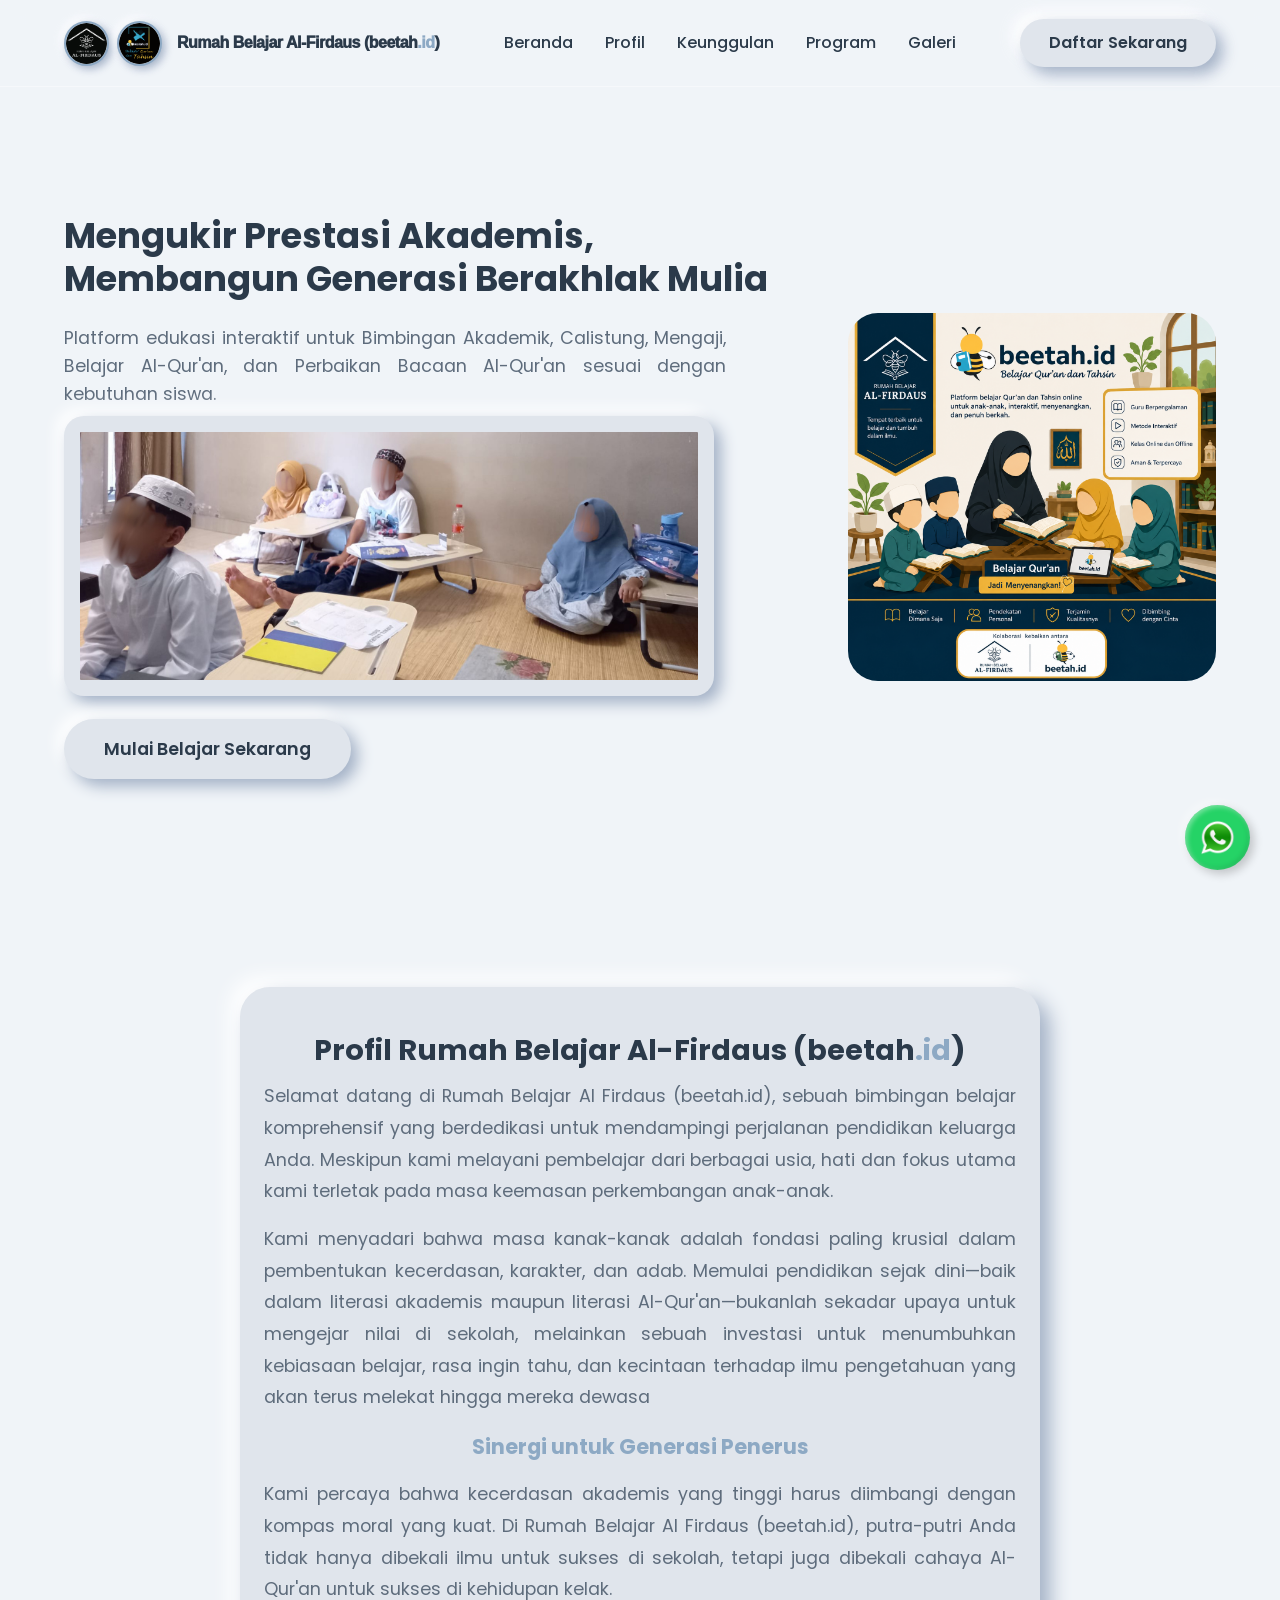
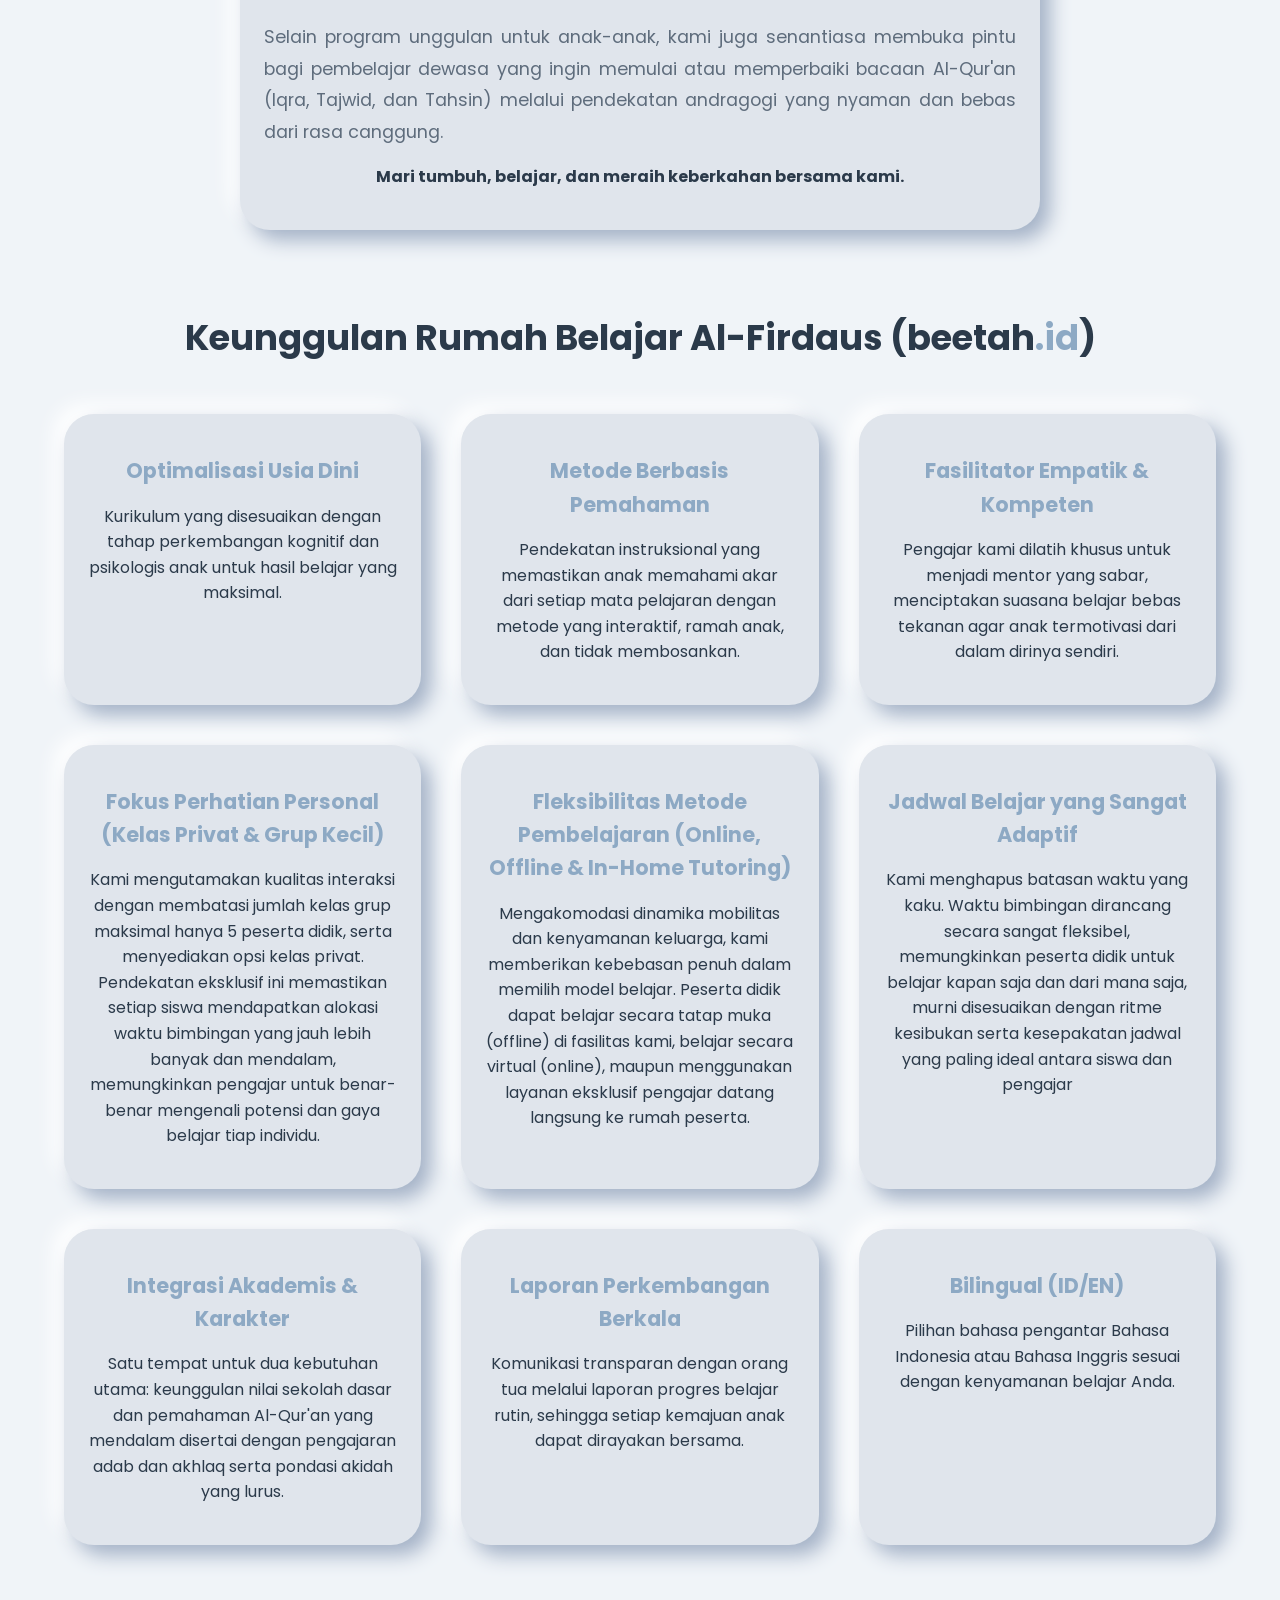
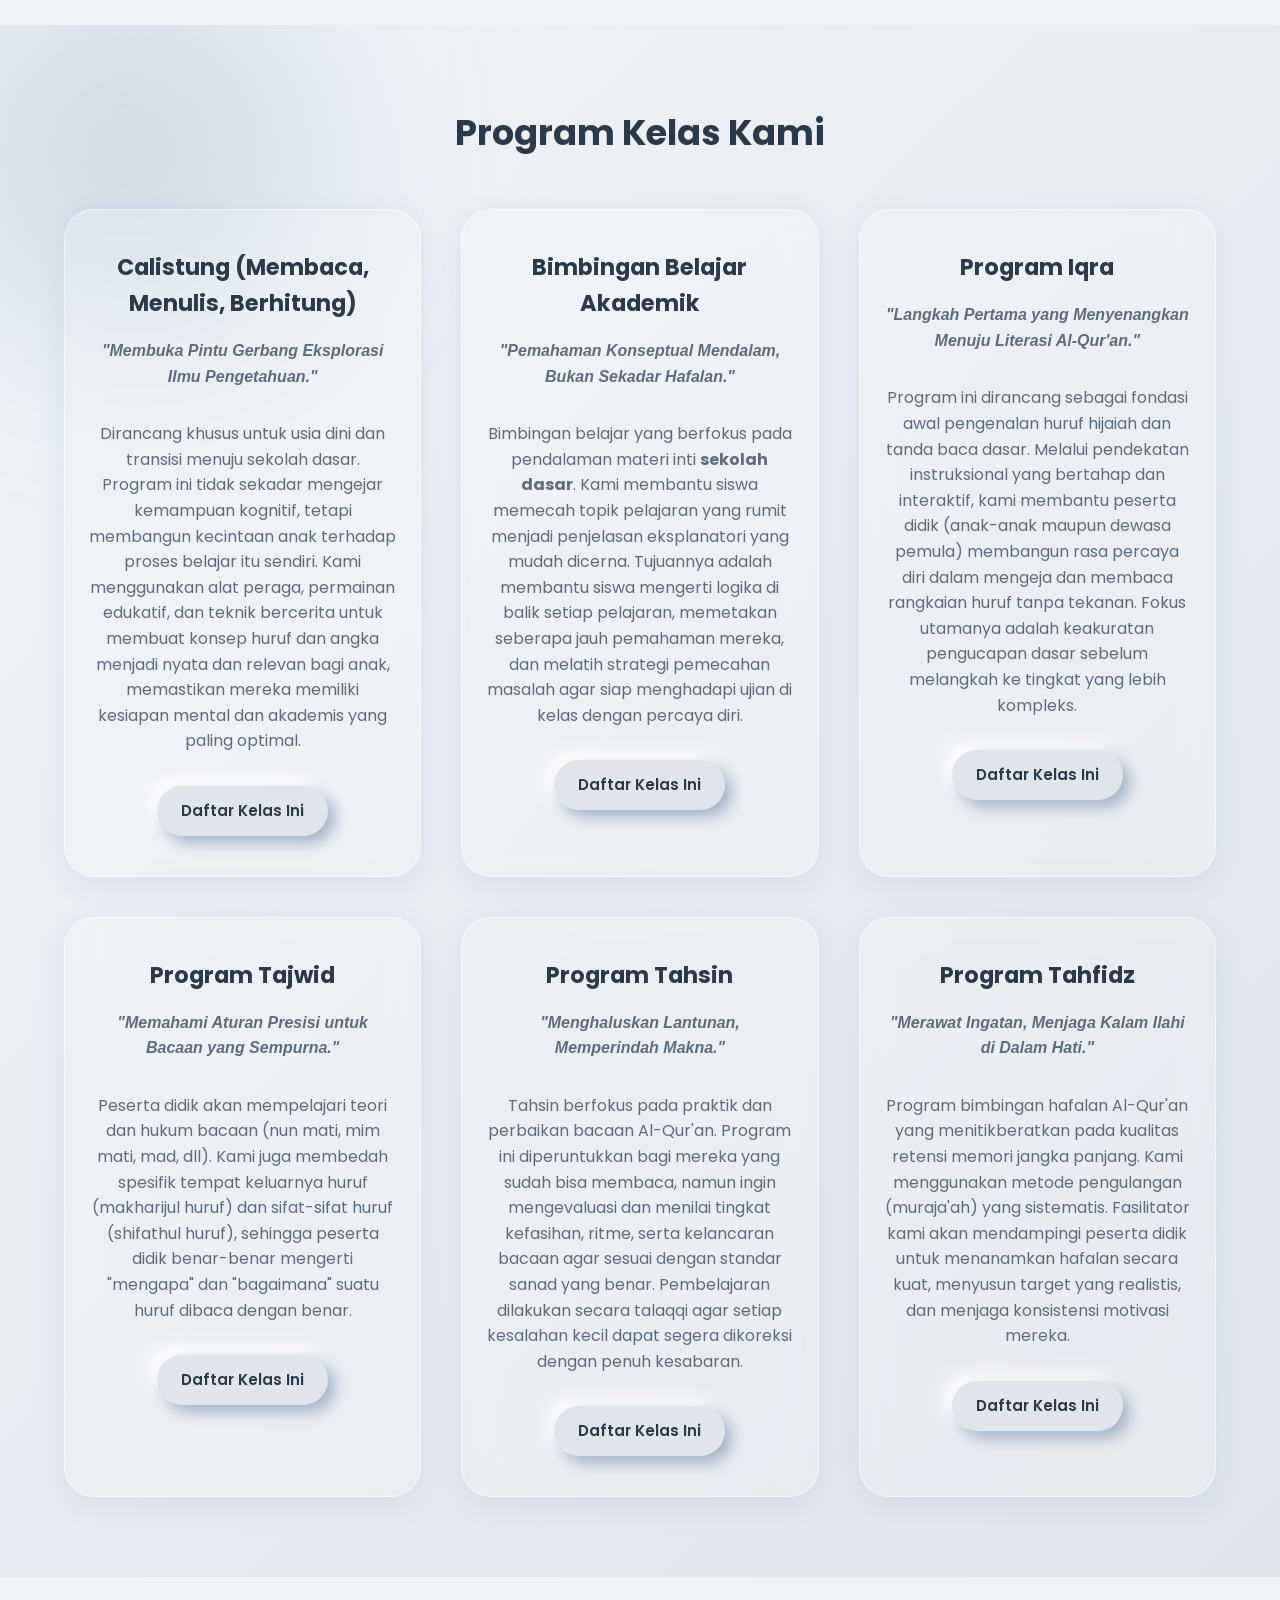
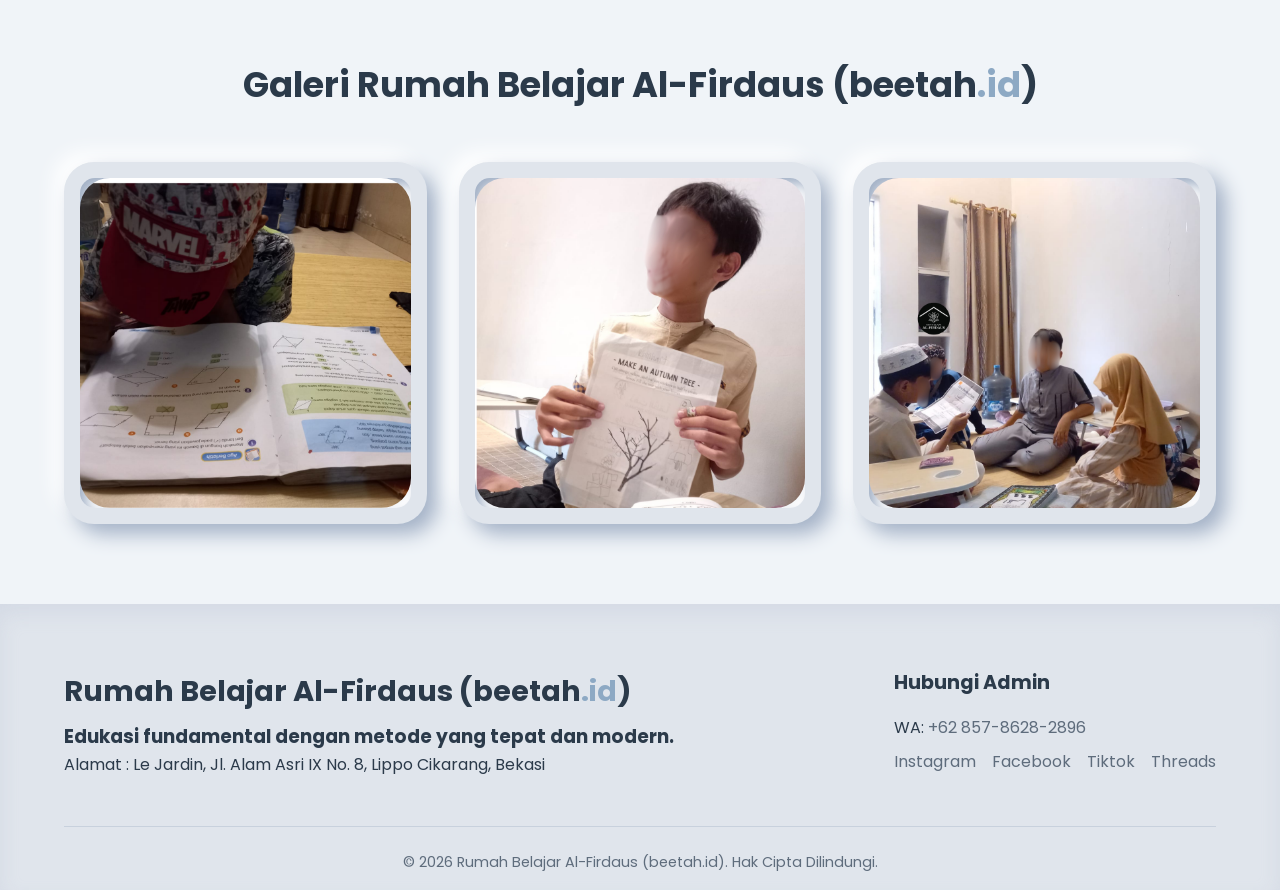
==== commit 30c12edb: "menambah fungi keamanan siber" ====
--- a/index.html
+++ b/index.html
@@ -10,6 +10,8 @@
     <link href="https://fonts.googleapis.com/css2?family=Poppins:wght@400;500;600;700&display=swap" rel="stylesheet">
     
     <link rel="stylesheet" href="style.css">
+    <!-- Masukkan baris ini di dalam tag <head>, ganti KODE_SITE_KEY_ANDA dengan Site Key dari Google -->
+    <script src="https://www.google.com/recaptcha/api.js?render=6LeOqSwtAAAAAJnsBJ3_295fvxopeucGPE51m2V7"></script>
 </head>
 <body>
 
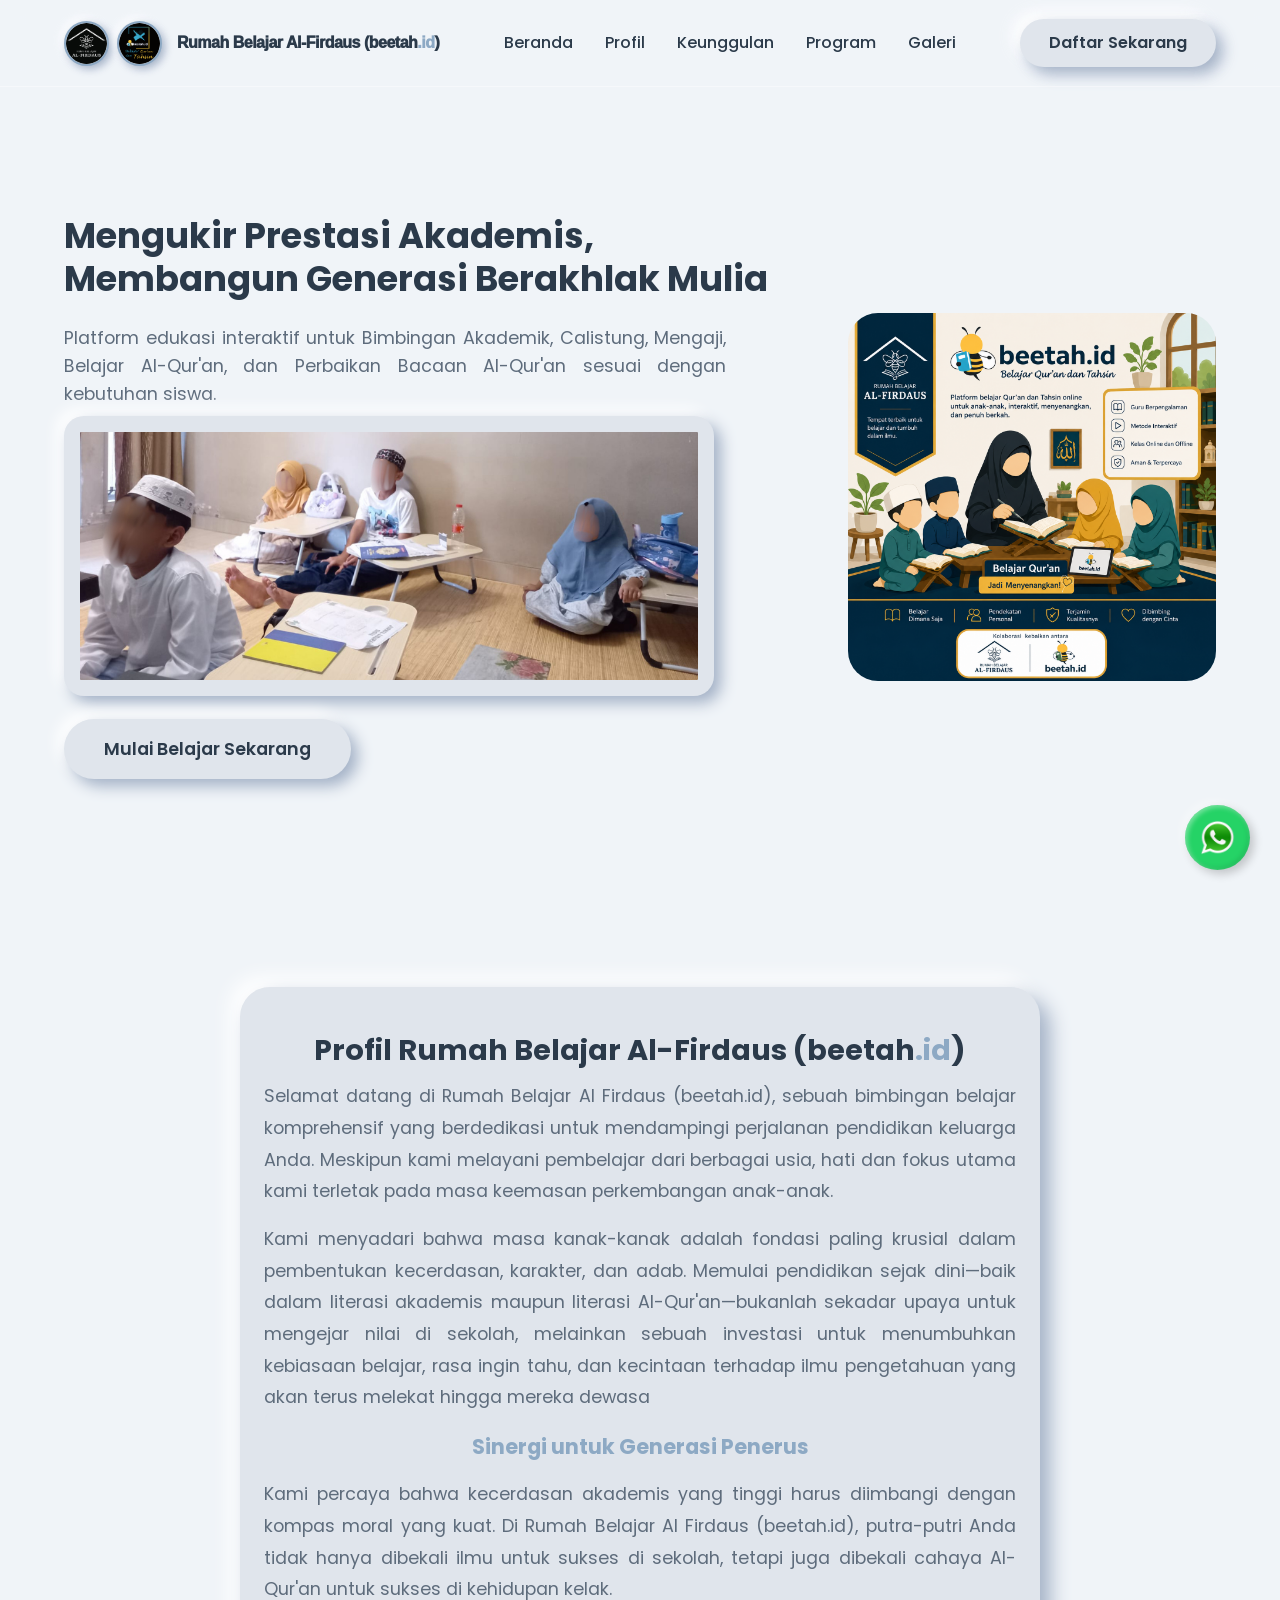
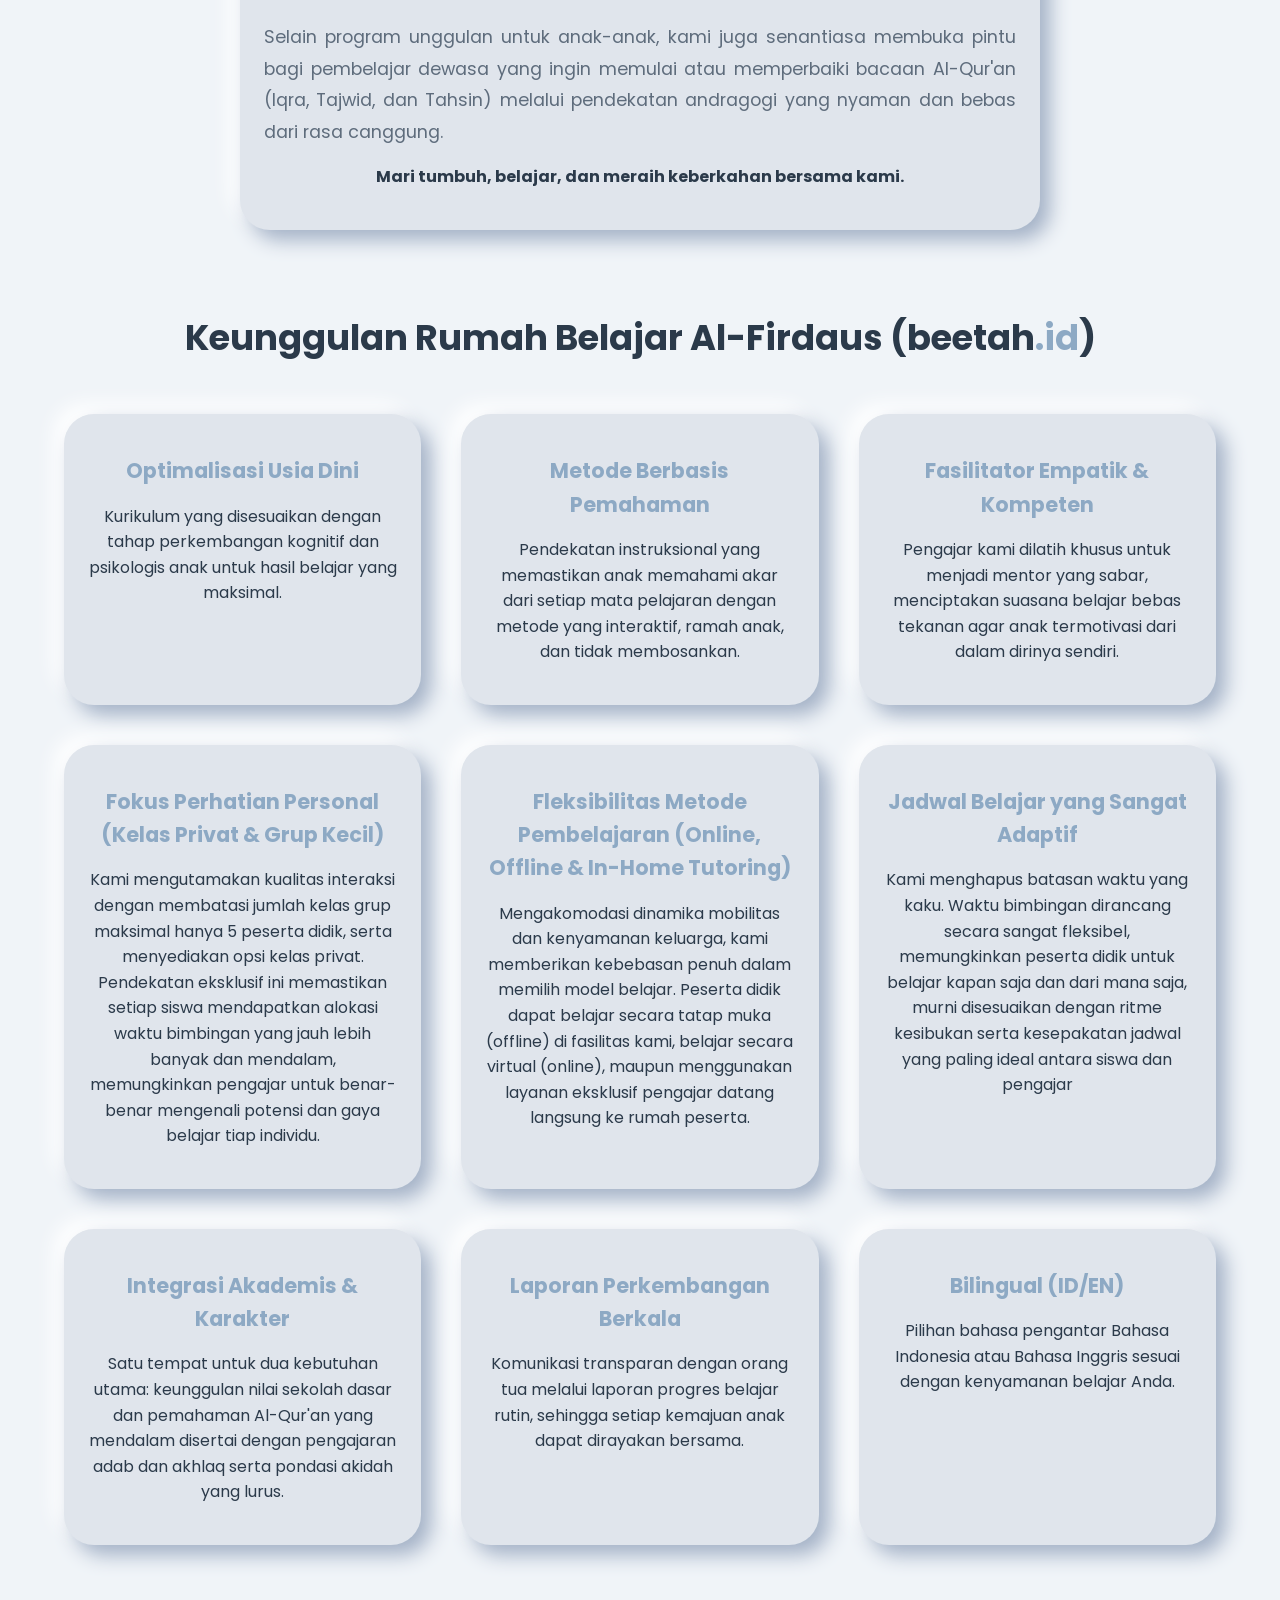
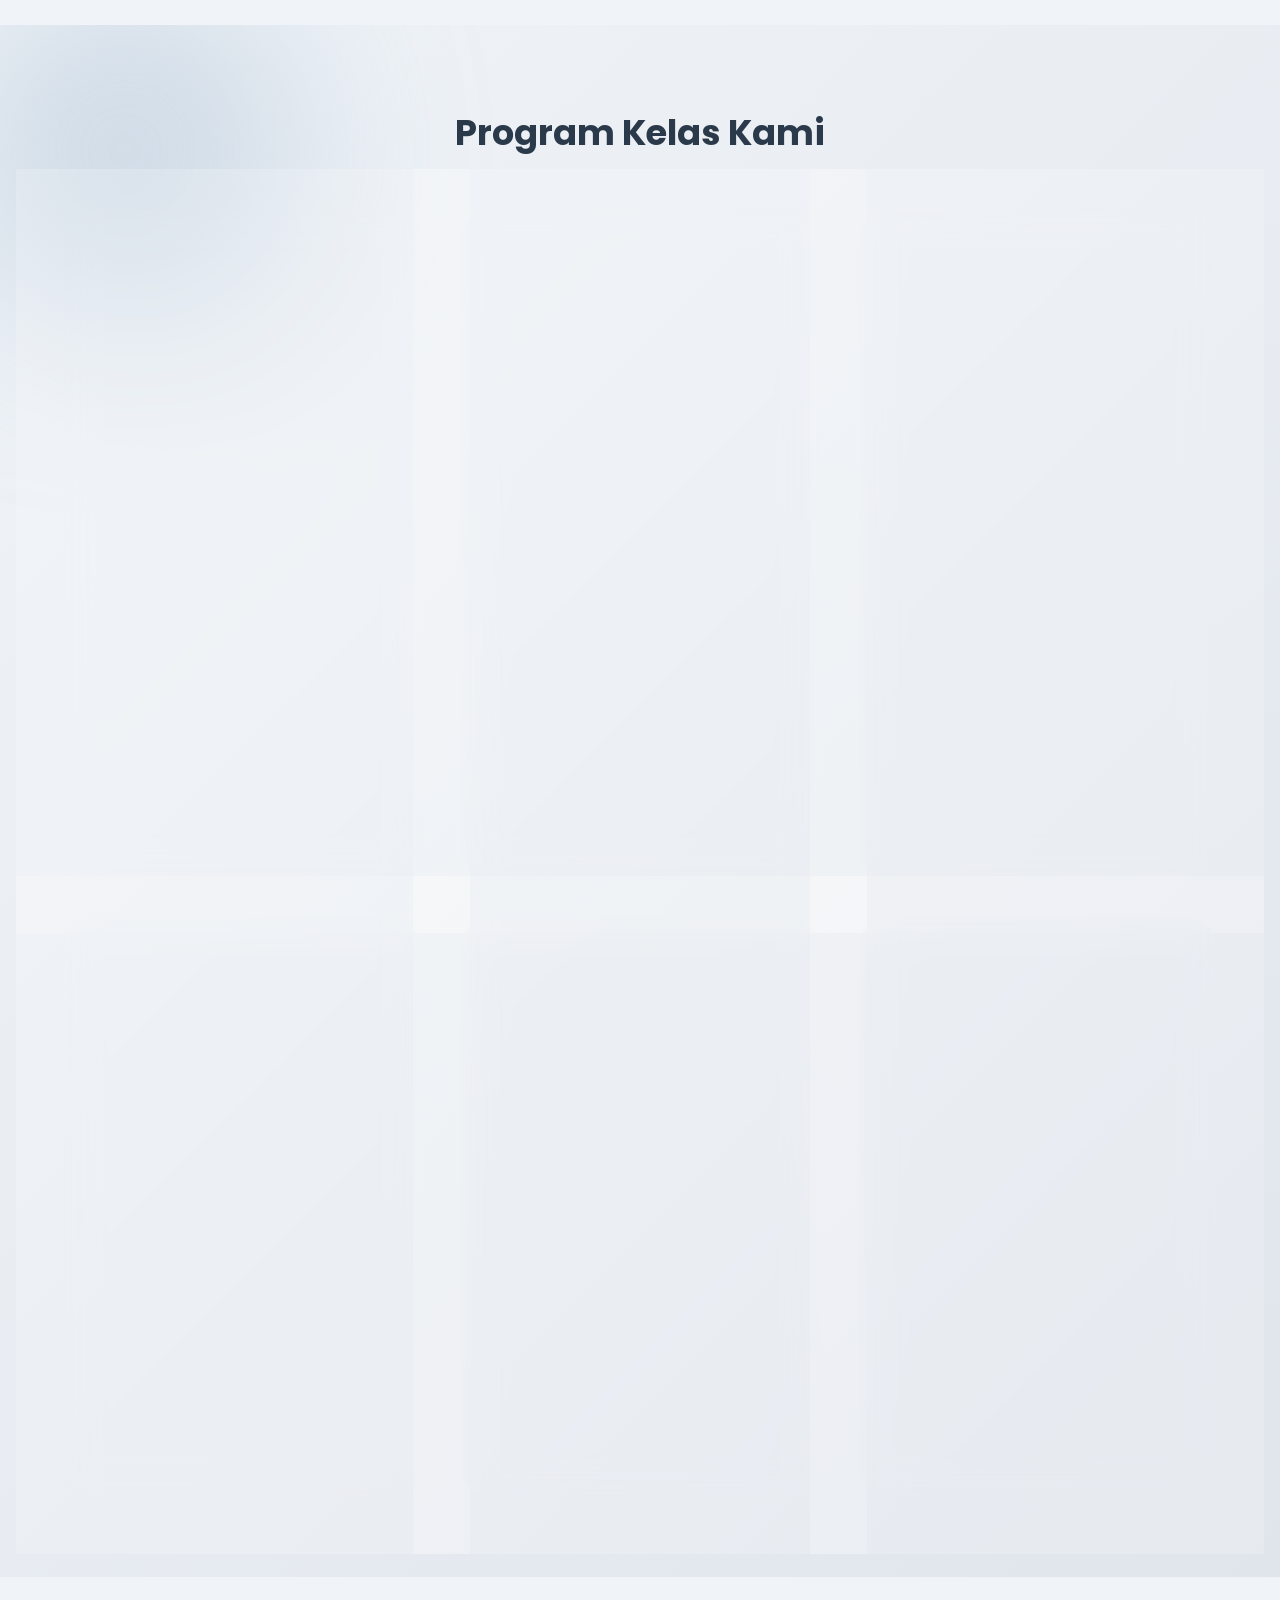
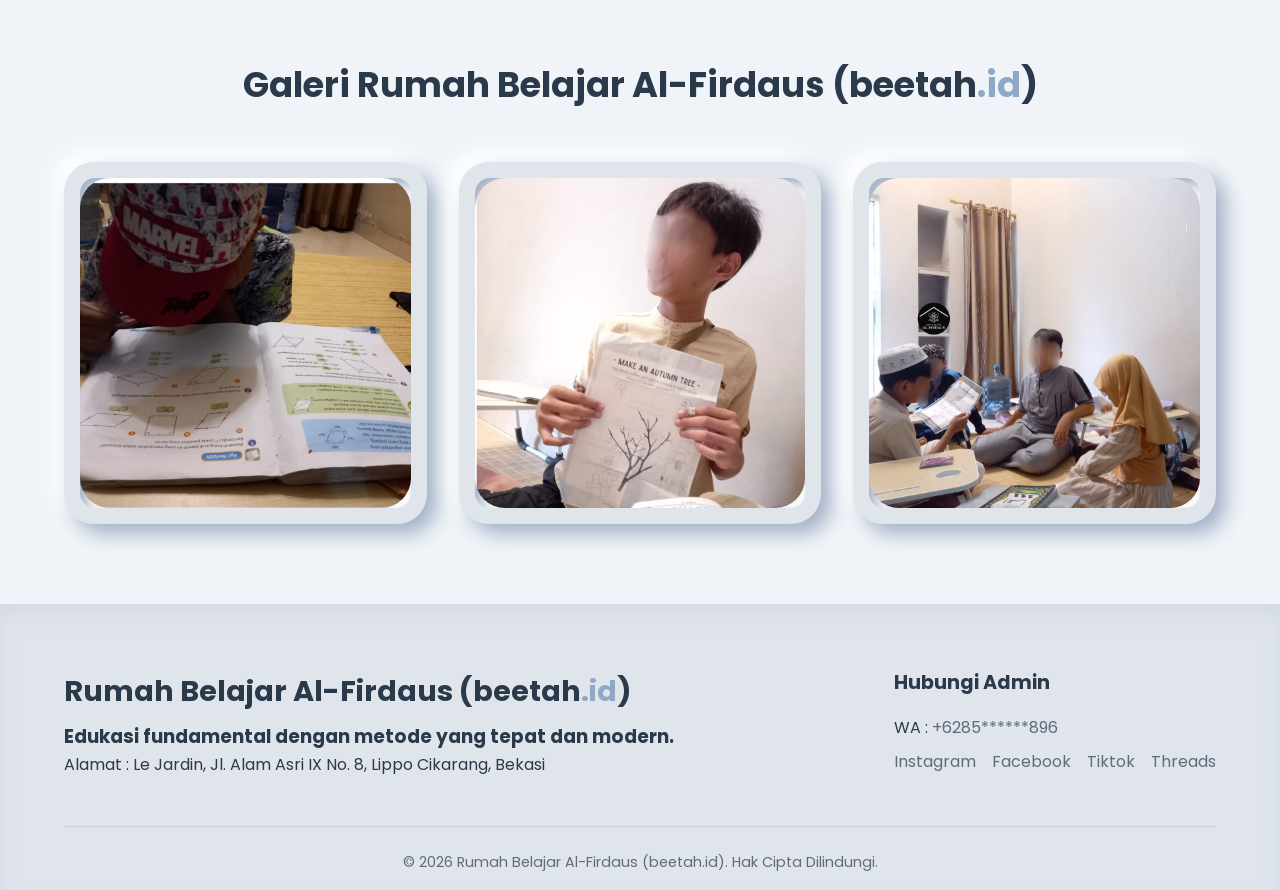
==== commit c5464a9b: "Update menyamarkan no wa admin" ====
--- a/index.html
+++ b/index.html
@@ -4,7 +4,7 @@
     <meta charset="UTF-8">
     <meta name="viewport" content="width=device-width, initial-scale=1.0">
     <title>beetah.id | Kelas Tahsin, Tajwid & Calistung</title>
-    
+    <meta http-equiv="Content-Security-Policy" content="frame-ancestors 'none';">
     <link rel="preconnect" href="https://fonts.googleapis.com">
     <link rel="preconnect" href="https://fonts.gstatic.com" crossorigin>
     <link href="https://fonts.googleapis.com/css2?family=Poppins:wght@400;500;600;700&display=swap" rel="stylesheet">
@@ -215,7 +215,7 @@
             </div>
             <div class="footer-links">
                 <h3>Hubungi Admin</h3>
-                <p>WA: <a href="https://wa.me/6285786282896" target="_blank" rel="noopener noreferrer">+62 857-8628-2896</a></p>
+                <p>WA : <a href="https://wa.link/9t4j81" target="_blank" rel="noopener noreferrer">+6285******896</a></p>
                 <div class="socials">
                     <a href="https://www.instagram.com/beetah.id/" target="_blank">Instagram</a>
                     <a href="https://www.facebook.com/beetah.id/" target="_blank">Facebook</a>
@@ -229,9 +229,7 @@
         </div>
     </footer>
 <!-- ================= FLOATING WHATSAPP BUTTON ================= -->
-    <!-- Ganti 6281234567890 dengan nomor WA Admin (gunakan 62 tanpa angka 0 di depan) -->
-    <a href="https://wa.me/6285786282896?text=Halo%20Admin%20Rumah%20Belajar%20Al-Firdaus,%20saya%20ingin%20bertanya%20informasi%20kelas..." class="floating-wa" target="_blank" rel="noopener noreferrer">
-        <!-- Anda bisa menggunakan gambar ikon WA PNG atau file SVG -->
+    <a href="https://wa.link/9t4j81" class="floating-wa" target="_blank" rel="noopener noreferrer">
         <img src="ikon-wa.png" alt="Chat WhatsApp" class="wa-icon">
     </a>
 
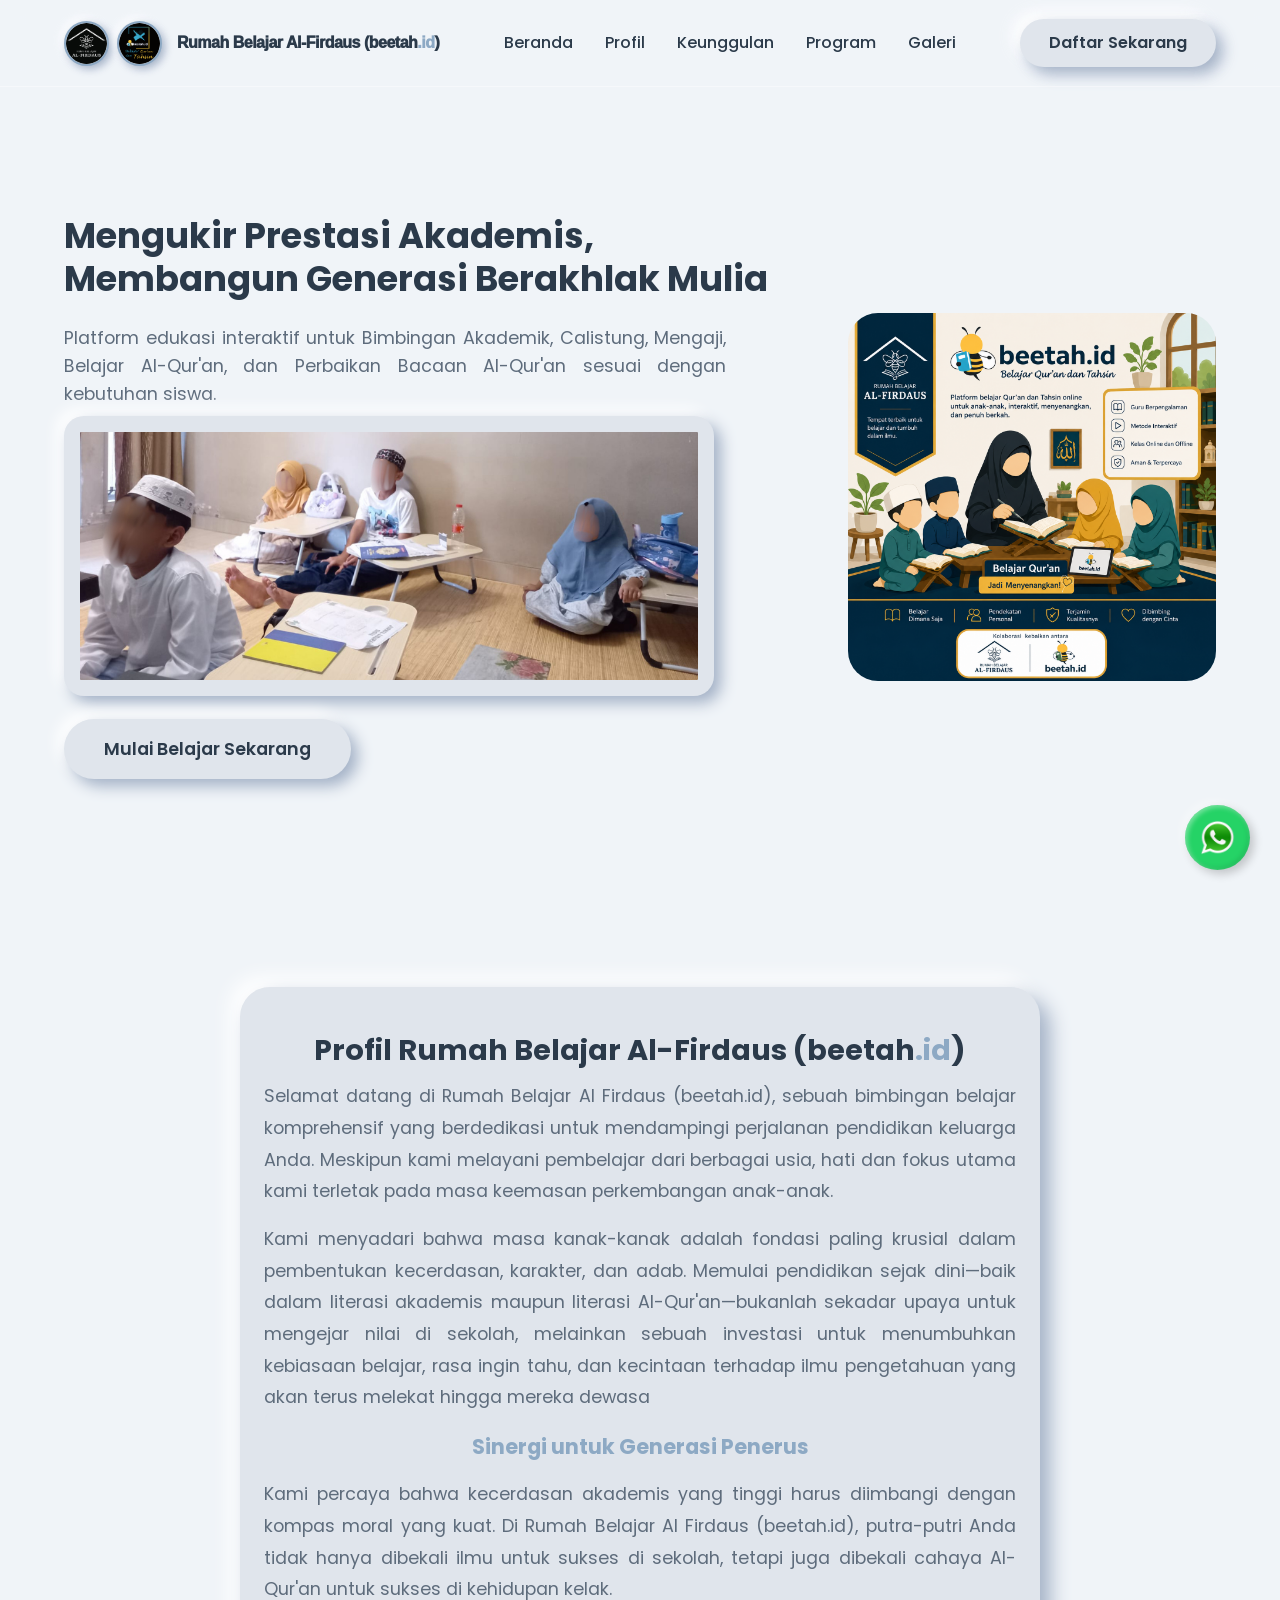
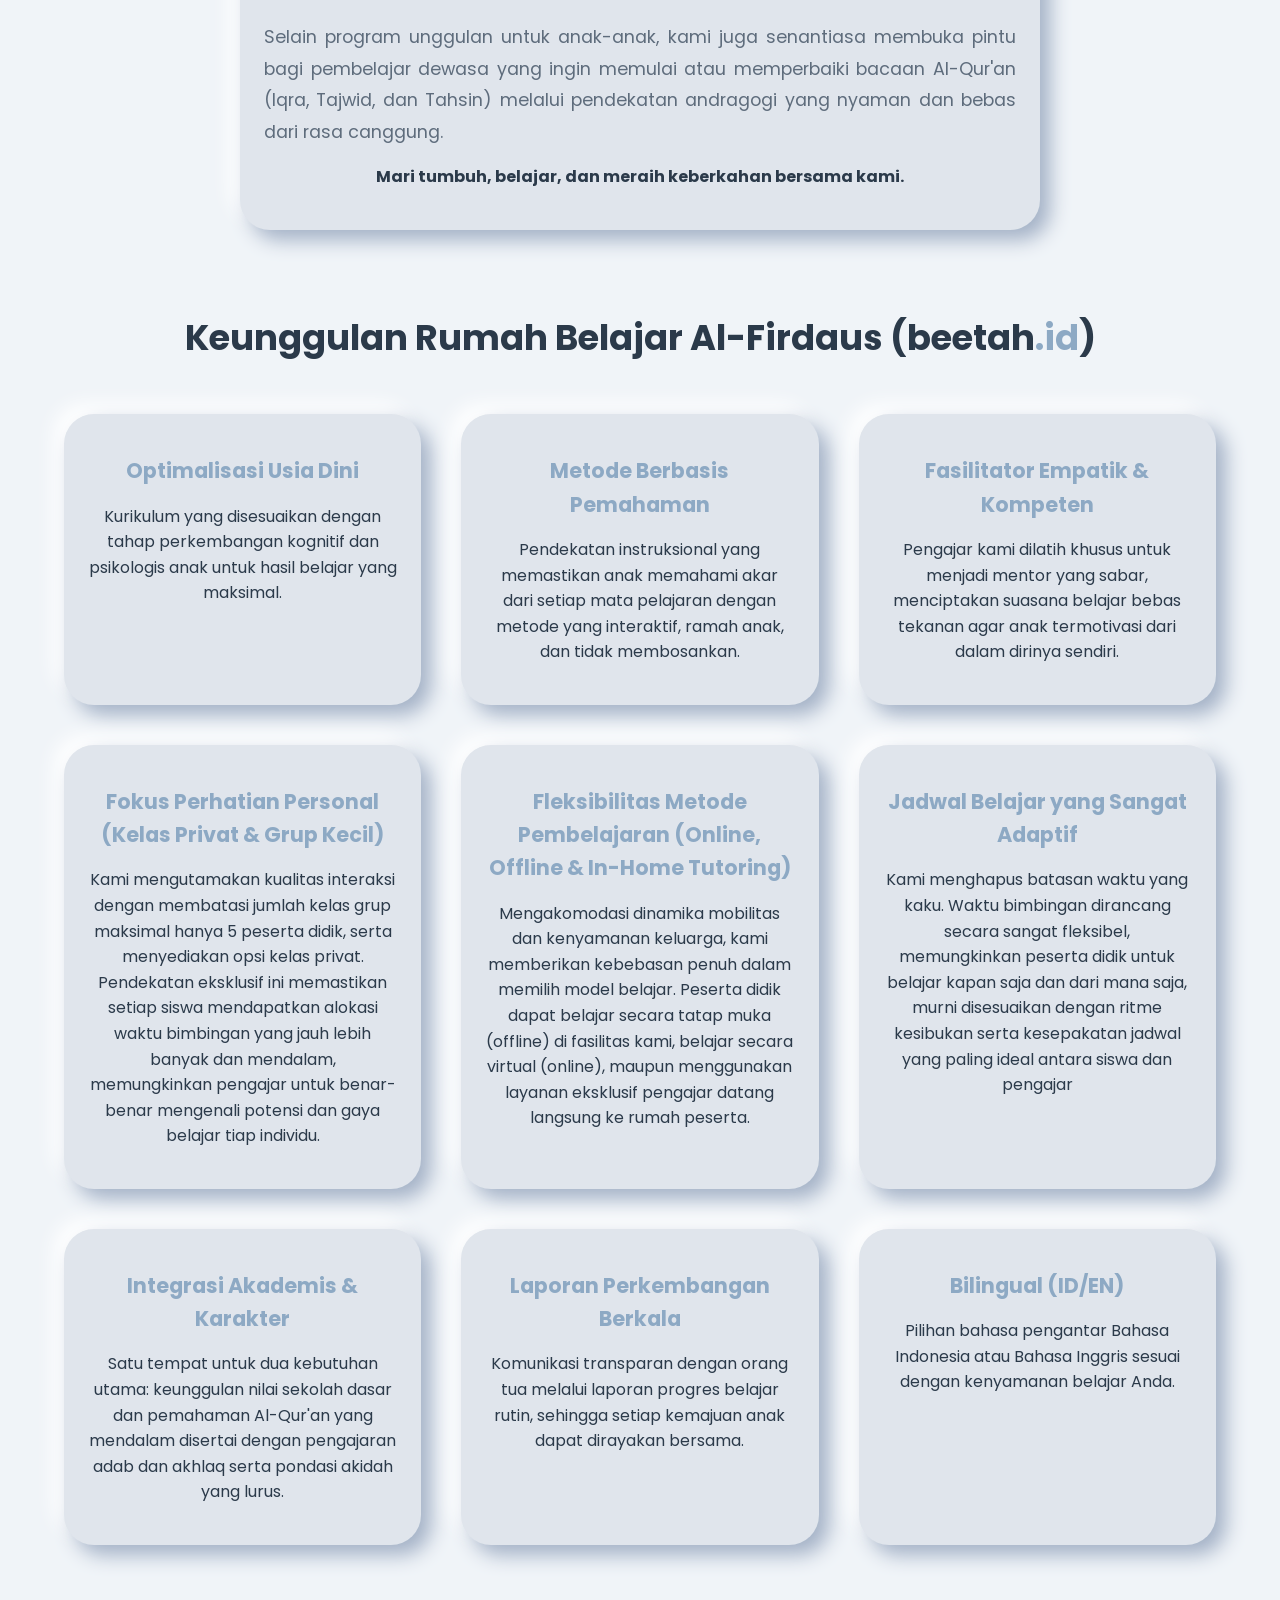
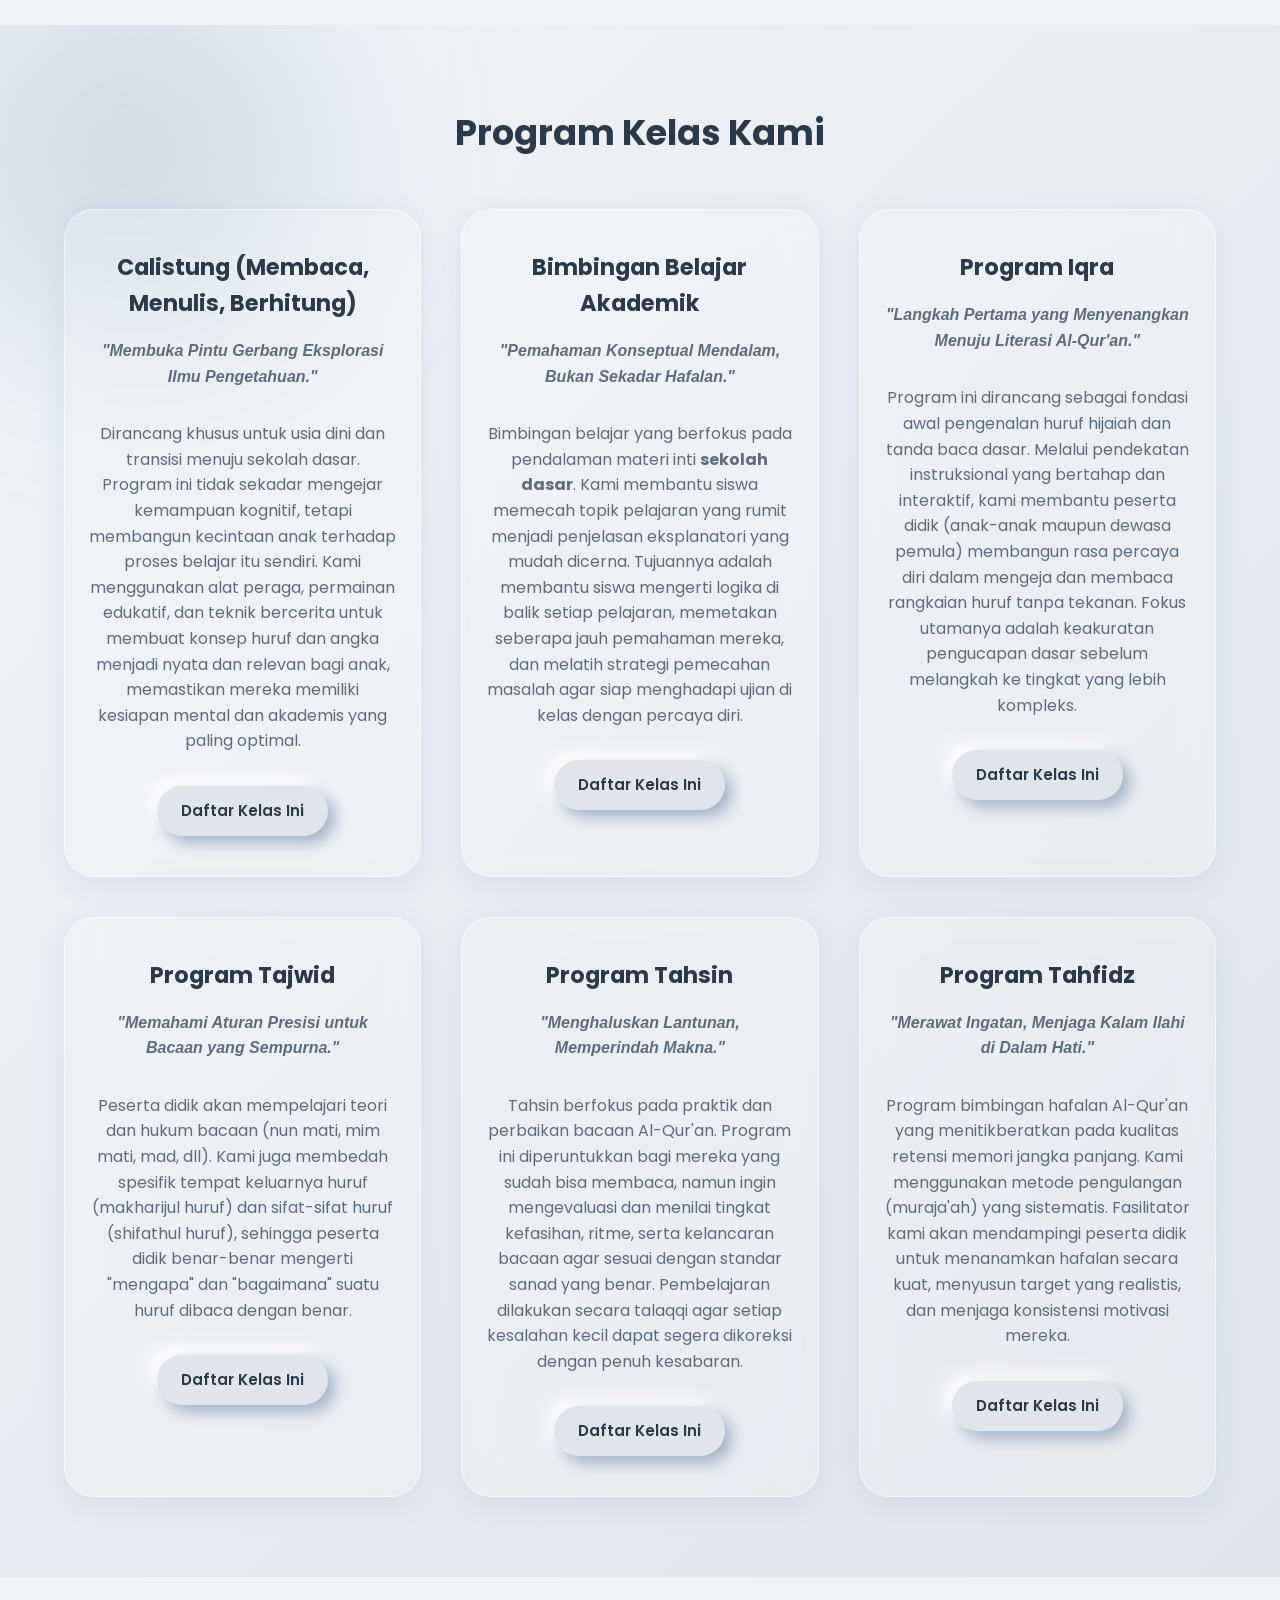
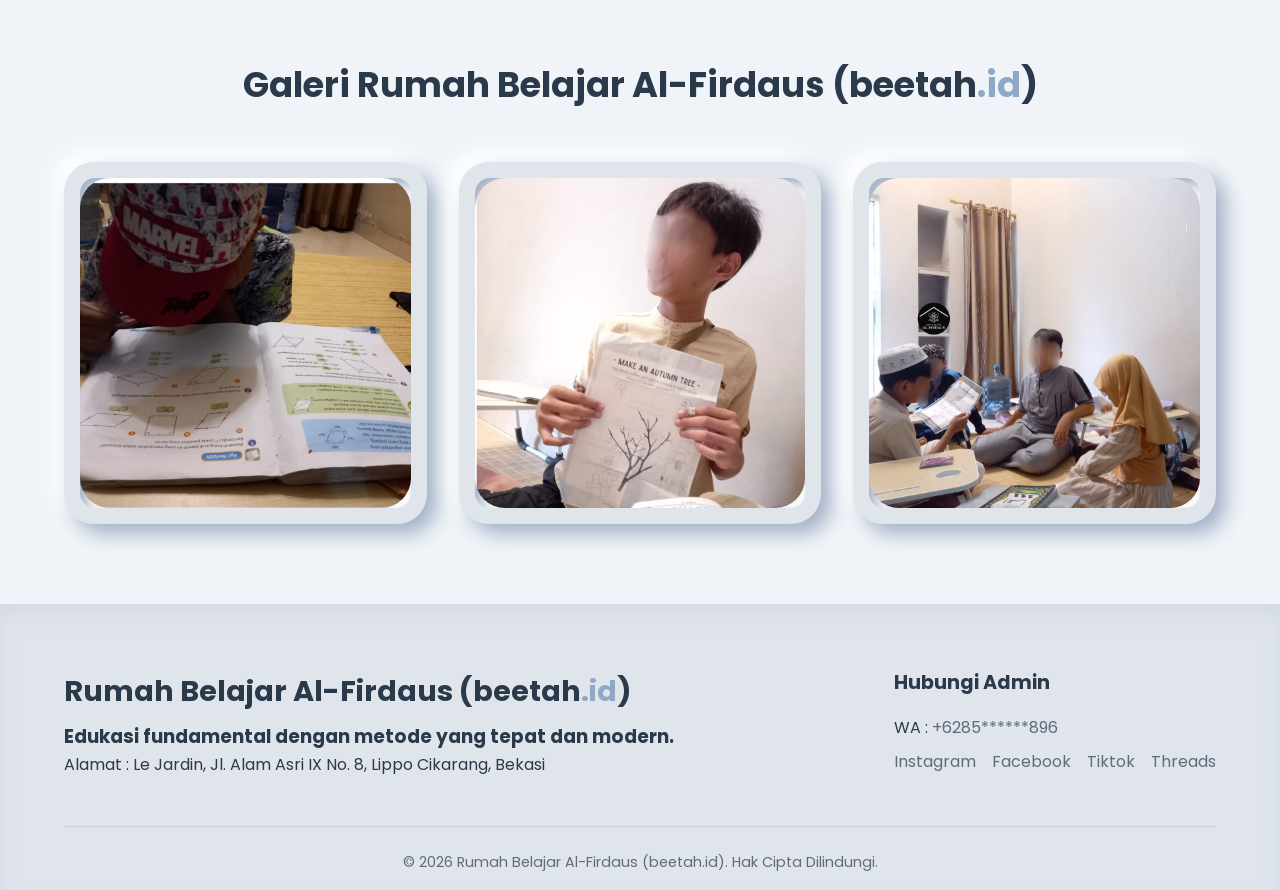
==== commit 1f64ea71: "perbaikan tulisan pesan WA" ====
--- a/index.html
+++ b/index.html
@@ -215,7 +215,7 @@
             </div>
             <div class="footer-links">
                 <h3>Hubungi Admin</h3>
-                <p>WA : <a href="https://wa.link/9t4j81" target="_blank" rel="noopener noreferrer">+6285******896</a></p>
+                <p>WA : <a href="https://wa.link/z13rx5" target="_blank" rel="noopener noreferrer">+6285******896</a></p>
                 <div class="socials">
                     <a href="https://www.instagram.com/beetah.id/" target="_blank">Instagram</a>
                     <a href="https://www.facebook.com/beetah.id/" target="_blank">Facebook</a>
@@ -229,7 +229,7 @@
         </div>
     </footer>
 <!-- ================= FLOATING WHATSAPP BUTTON ================= -->
-    <a href="https://wa.link/9t4j81" class="floating-wa" target="_blank" rel="noopener noreferrer">
+    <a href="https://wa.link/z13rx5" class="floating-wa" target="_blank" rel="noopener noreferrer">
         <img src="ikon-wa.png" alt="Chat WhatsApp" class="wa-icon">
     </a>
 
